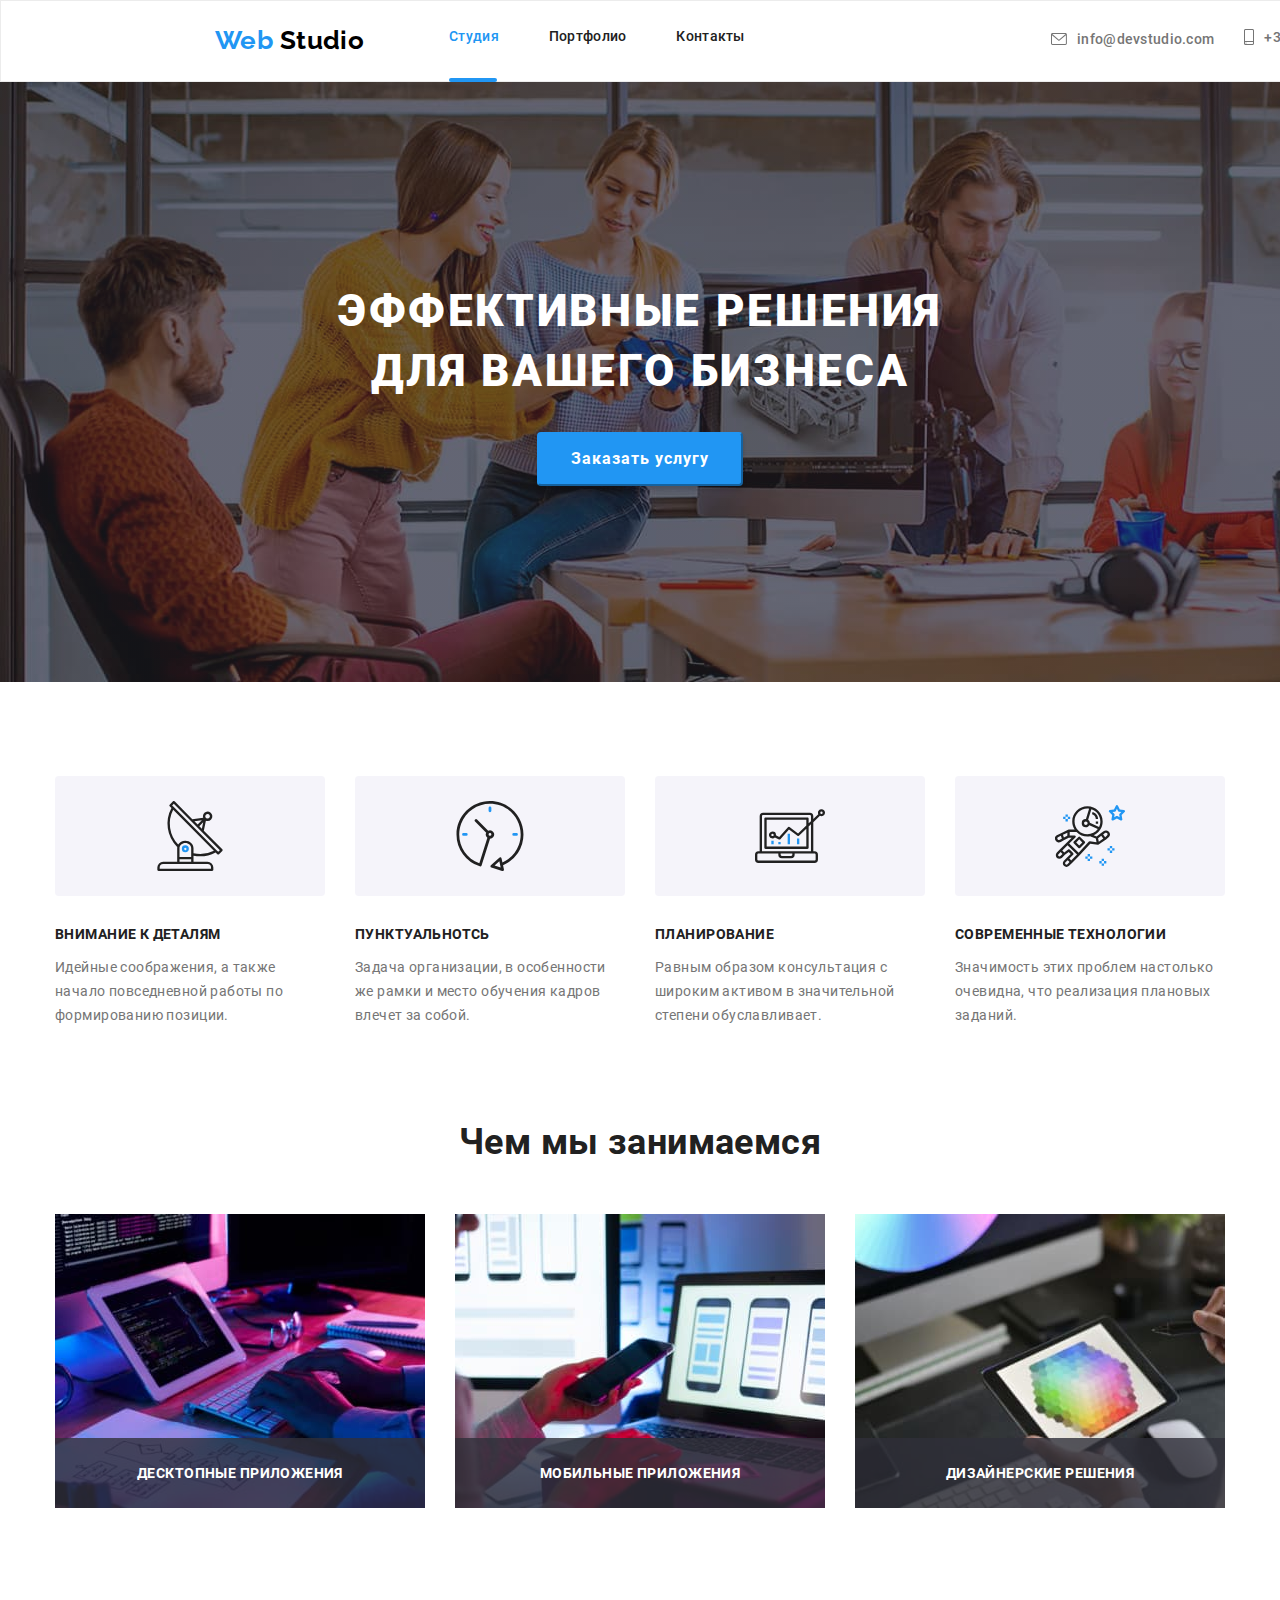
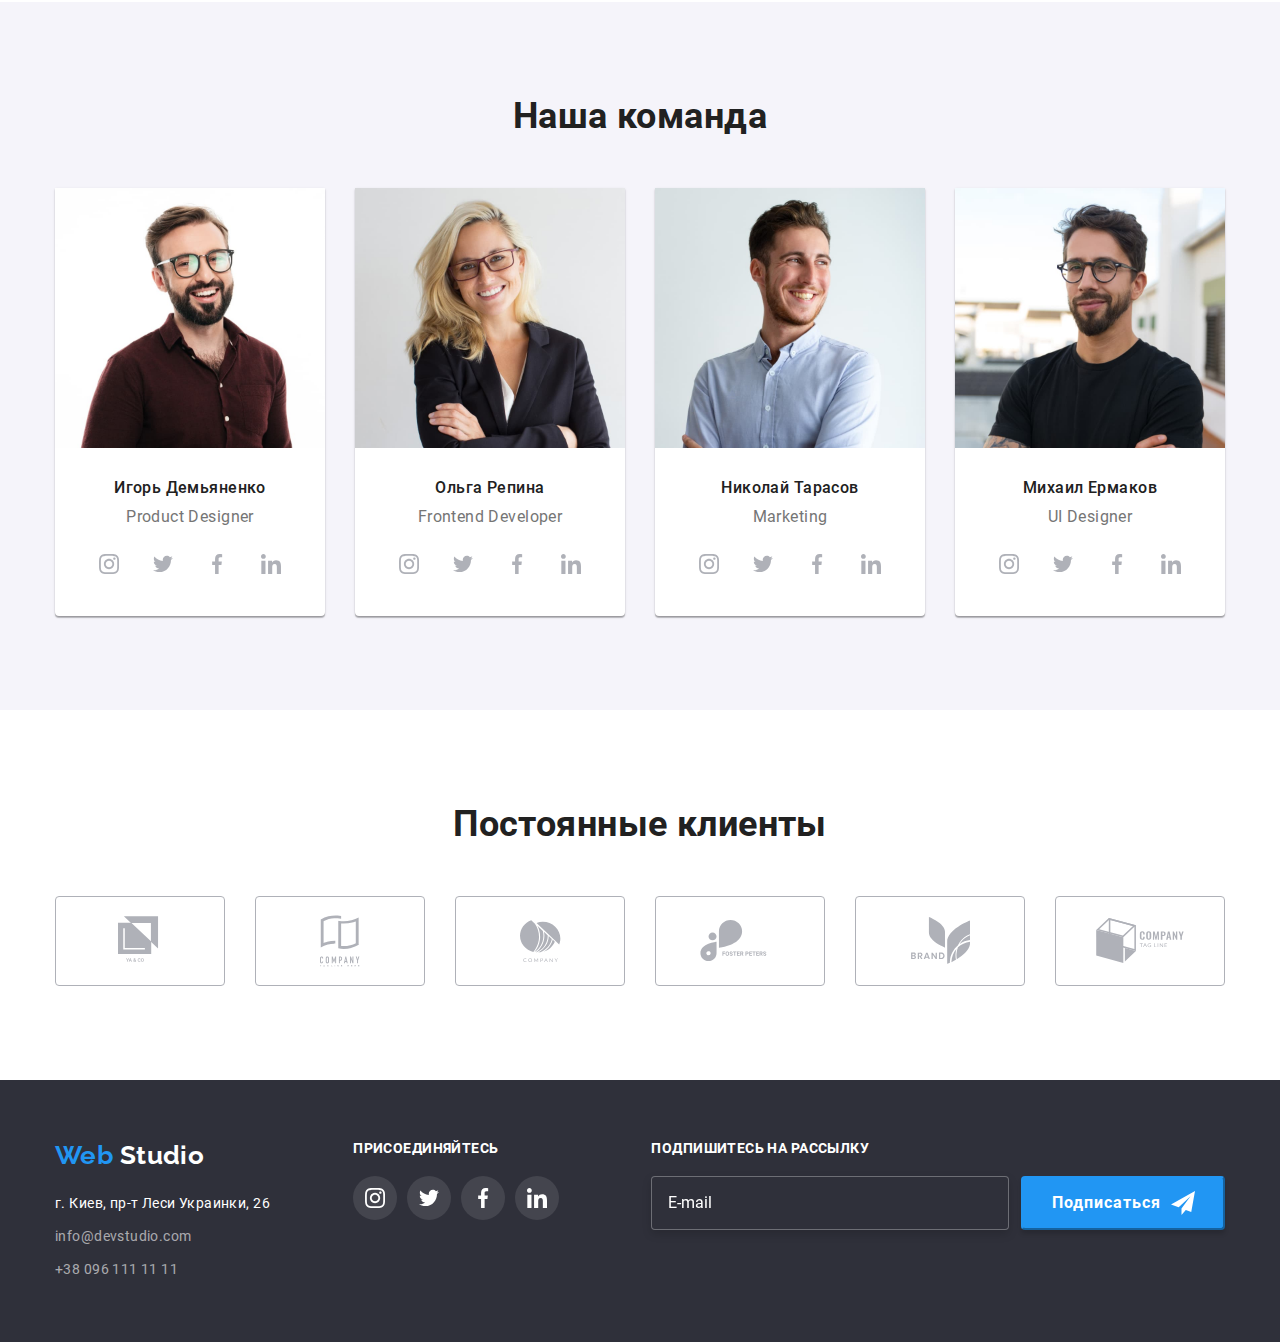
==== index.html @ d70c3389 "Переносит файлы и папки из hw-07" ====
<!DOCTYPE html>
<html lang="ru">
  <head>
    <meta charset="UTF-8" />
    <meta name="viewport" content="width=device-width, initial-scale=1.0" />
    <title lang="en">Web Studio</title>
    <!-- <link
      href="https://fonts.googleapis.com/css2?family=Roboto:wght@400;500;700;900&display=swap"
      rel="stylesheet"
    />
    <link rel="stylesheet" href="./css/normalize.css" /> -->
    <link rel="stylesheet" href="./css/main.min.css" />
  </head>
  <body>
    <!--Шапка страницы-->
    <header class="page-header">
      <div class="container">
        <nav class="navigation flexbox">
          <div class="nav-container flexbox">
            <a href="./index.html" class="logo link"><span>Web</span> Studio</a>
            <ul class="navigation-list list flexbox">
              <li class="navigation-item">
                <a href="./index.html" class="navigation-link link studio"
                  >Студия</a
                >
              </li>
              <li class="navigation-item">
                <a href="./portfolio.html" class="navigation-link link"
                  >Портфолио</a
                >
              </li>
              <li class="navigation-item">
                <a href="" class="navigation-link link">Контакты</a>
              </li>
            </ul>
          </div>
          <ul class="contacts-list list flexbox">
            <li class="contacts-item">
              <a
                href="mailto:info@devstudio.com"
                class="navigation-link navigation-contacts link"
              >
                <svg class="icon-contacts" width="16" height="12">
                  <use href="./images/sprite.svg#icon-envelope"></use>
                </svg>

                info@devstudio.com
              </a>
            </li>
            <li class="contacts-item">
              <a
                href="tel:+380961111111"
                class="navigation-link navigation-contacts link"
              >
                <svg class="icon-contacts" width="10px" height="16px">
                  <use href="./images/sprite.svg#icon-smartphone"></use>
                </svg>

                +38 096 111 11 11</a
              >
            </li>
          </ul>
        </nav>
      </div>
    </header>
    <main>
      <!--Герой-->
      <section class="hero overlay">
        <div class="hero-box">
          <h1 class="hero-title">Эффективные решения для вашего бизнеса</h1>
          <button type="button" class="btn" data-modal-open>
            Заказать услугу
          </button>
        </div>
      </section>

      <section class="modal-window">
        <div class="backdrop is-hidden" data-modal>
          <form class="form modal-form" autocomplete="off">
            <button type="button" class="modal-close-btn" data-modal-close>
              <svg class="modal-close-img" width="11" height="11">
                <use href="./images/sprite.svg#modal-close-btn"></use>
              </svg>
            </button>
            <h2 class="form-title">Оставьте свои данные, мы вам перезвоним</h2>
            <div class="form-field">
              <label for="user-name" class="form-label">Имя</label>
              <div class="input-box">
                <input
                  type="text"
                  class="form-input"
                  name="user-name"
                  id="user-name"
                />
                <svg class="icon-form" width="18px" height="18px">
                  <use href="./images/sprite.svg#icon-form-name"></use>
                </svg>
              </div>
            </div>
            <div class="form-field">
              <label for="user-tel" class="form-label">Телефон</label>
              <div class="input-box">
                <input
                  type="tel"
                  class="form-input"
                  name="user-tel"
                  id="user-tel"
                />

                <svg class="icon-form" width="18px" height="18px">
                  <use href="./images/sprite.svg#icon-form-tel"></use>
                </svg>
              </div>
            </div>
            <div class="form-field">
              <label for="user-email" class="form-label">Почта</label>
              <div class="input-box">
                <input
                  type="email"
                  class="form-input"
                  name="user-email"
                  id="user-email"
                />

                <svg class="icon-form" width="18px" height="18px">
                  <use href="./images/sprite.svg#icon-form-mail"></use>
                </svg>
              </div>
            </div>
            <div class="form-field textarea">
              <label for="user-comment" class="form-label">Комментарий</label>
              <textarea
                name="user-comment"
                id="user-comment"
                class="form-textarea"
                rows="6"
                placeholder="Введите текст"
              ></textarea>
            </div>
            <div class="form-field form-field-checkbox">
              <label class="checkbox-label">
                <input
                  type="checkbox"
                  class="form-checkbox visually-hidden"
                  name="modal-checkbox"
                />
                <span class="icon-checkbox"></span>
                <span class="agreement-conditions"
                  >Соглашаюсь с рассылкой и принимаю
                  <a href="" class="agreement-conditions-link"
                    >Условия договора</a
                  ></span
                >
              </label>
            </div>

            <button type="submit" class="submit-btn btn">Отправить</button>
          </form>
        </div>
      </section>

      <!--Особенности-->
      <section class="features section">
        <div class="container">
          <h2 hidden class="section-title">Особенности</h2>
          <ul class="features-list list flexbox">
            <li class="features-item icon-antenna">
              <h3 class="features-title">Внимание к деталям</h3>
              <p class="features-info">
                Идейные соображения, а также начало повседневной работы по
                формированию позиции.
              </p>
            </li>
            <li class="features-item icon-clock">
              <h3 class="features-title">Пунктуальнотсь</h3>
              <p class="features-info">
                Задача организации, в особенности же рамки и место обучения
                кадров влечет за собой.
              </p>
            </li>
            <li class="features-item icon-diagram">
              <h3 class="features-title">Планирование</h3>
              <p class="features-info">
                Равным образом консультация с широким активом в значительной
                степени обуславливает.
              </p>
            </li>
            <li class="features-item icon-astronaut">
              <h3 class="features-title">Современные технологии</h3>
              <p class="features-info">
                Значимость этих проблем настолько очевидна, что реализация
                плановых заданий.
              </p>
            </li>
          </ul>
        </div>
      </section>

      <!--Услуги-->
      <section class="services section">
        <div class="container">
          <h2 class="section-title">Чем мы занимаемся</h2>
          <ul class="services-list list flexbox">
            <li class="services-item">
              <div class="services-box box-1">
                <img
                  src="./images/nout-new.jpg"
                  width="370"
                  height="294"
                  alt="Планшет на столе, пальцы на клавиатуре"
                  class="services-img img"
                />
              </div>
            </li>
            <li class="services-item">
              <div class="services-box box-2">
                <img
                  src="./images/smart-new.jpg"
                  width="370"
                  height="294"
                  alt="Смартфон в руке, открытый ноутбук"
                  class="services-img img"
                />
              </div>
            </li>
            <li class="services-item">
              <div class="services-box box-3">
                <img
                  src="./images/desc-new.jpg"
                  width="370"
                  height="294"
                  alt="Планшет в руке"
                  class="services-img img"
                />
              </div>
            </li>
          </ul>
        </div>
      </section>

      <!--Команда-->
      <section class="team section">
        <div class="container">
          <h2 class="section-title">Наша команда</h2>
          <ul class="team-list list flexbox">
            <li class="team-item">
              <img
                src="./images/photo-1-new.jpg"
                width="270"
                height="260"
                alt="Фото члена команды"
                class="team-img img"
              />
              <h3 class="team-name">Игорь Демьяненко</h3>
              <p class="team-position">Product Designer</p>
              <ul class="social-list list flexbox">
                <li class="social-item">
                  <a
                    href="https://www.instagram.com/"
                    target="_blank"
                    rel="noopener noreferrer"
                    aria-label="Ссылка Instagram"
                    class="social-link link"
                    ><svg class="icon-social-link" width="20px" height="20px">
                      <use href="./images/sprite.svg#icon-logo-instagram"></use>
                    </svg>
                  </a>
                </li>
                <li class="social-item">
                  <a
                    href="https://twitter.com/"
                    target="_blank"
                    rel="noopener noreferrer"
                    aria-label="Ссылка Twitter"
                    class="social-link link"
                  >
                    <svg class="icon-social-link" width="20px" height="20px">
                      <use href="./images/sprite.svg#icon-logo-twitter"></use>
                    </svg>
                  </a>
                </li>
                <li class="social-item">
                  <a
                    href="https://facebook.com/"
                    target="_blank"
                    rel="noopener noreferrer"
                    aria-label="Ссылка Facebook"
                    class="social-link link"
                  >
                    <svg class="icon-social-link" width="20px" height="20px">
                      <use href="./images/sprite.svg#icon-logo-facebook"></use>
                    </svg>
                  </a>
                </li>
                <li class="social-item">
                  <a
                    href="https://www.linkedin.com/"
                    target="_blank"
                    rel="noopener noreferrer"
                    aria-label="Ссылка Linkedin"
                    class="social-link link"
                  >
                    <svg class="icon-social-link" width="20px" height="20px">
                      <use href="./images/sprite.svg#icon-logo-linkedin"></use>
                    </svg>
                  </a>
                </li>
              </ul>
            </li>
            <li class="team-item">
              <img
                src="./images/photo-2-new.jpg"
                width="270"
                height="260"
                alt="Фото члена команды"
                class="team-img img"
              />
              <h3 class="team-name">Ольга Репина</h3>
              <p class="team-position">Frontend Developer</p>
              <ul class="social-list list flexbox">
                <li class="social-item">
                  <a
                    href="https://www.instagram.com/"
                    target="_blank"
                    rel="noopener noreferrer"
                    aria-label="Ссылка Instagram"
                    class="social-link link"
                    ><svg class="icon-social-link" width="20px" height="20px">
                      <use href="./images/sprite.svg#icon-logo-instagram"></use>
                    </svg>
                  </a>
                </li>
                <li class="social-item">
                  <a
                    href="https://twitter.com/"
                    target="_blank"
                    rel="noopener noreferrer"
                    aria-label="Ссылка Twitter"
                    class="social-link link"
                  >
                    <svg class="icon-social-link" width="20px" height="20px">
                      <use href="./images/sprite.svg#icon-logo-twitter"></use>
                    </svg>
                  </a>
                </li>
                <li class="social-item">
                  <a
                    href="https://facebook.com/"
                    target="_blank"
                    rel="noopener noreferrer"
                    aria-label="Ссылка Facebook"
                    class="social-link link"
                  >
                    <svg class="icon-social-link" width="20px" height="20px">
                      <use href="./images/sprite.svg#icon-logo-facebook"></use>
                    </svg>
                  </a>
                </li>
                <li class="social-item">
                  <a
                    href="https://www.linkedin.com/"
                    target="_blank"
                    rel="noopener noreferrer"
                    aria-label="Ссылка Linkedin"
                    class="social-link link"
                  >
                    <svg class="icon-social-link" width="20px" height="20px">
                      <use href="./images/sprite.svg#icon-logo-linkedin"></use>
                    </svg>
                  </a>
                </li>
              </ul>
            </li>
            <li class="team-item">
              <img
                src="./images/photo-3-new.jpg"
                width="270"
                height="260"
                alt="Фото члена команды"
                class="team-img img"
              />
              <h3 class="team-name">Николай Тарасов</h3>
              <p class="team-position">Marketing</p>
              <ul class="social-list list flexbox">
                <li class="social-item">
                  <a
                    href="https://www.instagram.com/"
                    target="_blank"
                    rel="noopener noreferrer"
                    aria-label="Ссылка Instagram"
                    class="social-link link"
                    ><svg class="icon-social-link" width="20px" height="20px">
                      <use href="./images/sprite.svg#icon-logo-instagram"></use>
                    </svg>
                  </a>
                </li>
                <li class="social-item">
                  <a
                    href="https://twitter.com/"
                    target="_blank"
                    rel="noopener noreferrer"
                    aria-label="Ссылка Twitter"
                    class="social-link link"
                  >
                    <svg class="icon-social-link" width="20px" height="20px">
                      <use href="./images/sprite.svg#icon-logo-twitter"></use>
                    </svg>
                  </a>
                </li>
                <li class="social-item">
                  <a
                    href="https://facebook.com/"
                    target="_blank"
                    rel="noopener noreferrer"
                    aria-label="Ссылка Facebook"
                    class="social-link link"
                  >
                    <svg class="icon-social-link" width="20px" height="20px">
                      <use href="./images/sprite.svg#icon-logo-facebook"></use>
                    </svg>
                  </a>
                </li>
                <li class="social-item">
                  <a
                    href="https://www.linkedin.com/"
                    target="_blank"
                    rel="noopener noreferrer"
                    aria-label="Ссылка Linkedin"
                    class="social-link link"
                  >
                    <svg class="icon-social-link" width="20px" height="20px">
                      <use href="./images/sprite.svg#icon-logo-linkedin"></use>
                    </svg>
                  </a>
                </li>
              </ul>
            </li>
            <li class="team-item">
              <img
                src="./images/photo-4-new.jpg"
                width="270"
                height="260"
                alt="Фото члена команды"
                class="team-img img"
              />
              <h3 class="team-name">Михаил Ермаков</h3>
              <p class="team-position">UI Designer</p>
              <ul class="social-list list flexbox">
                <li class="social-item">
                  <a
                    href="https://www.instagram.com/"
                    target="_blank"
                    rel="noopener noreferrer"
                    aria-label="Ссылка Instagram"
                    class="social-link link"
                    ><svg class="icon-social-link" width="20px" height="20px">
                      <use href="./images/sprite.svg#icon-logo-instagram"></use>
                    </svg>
                  </a>
                </li>
                <li class="social-item">
                  <a
                    href="https://twitter.com/"
                    target="_blank"
                    rel="noopener noreferrer"
                    aria-label="Ссылка Twitter"
                    class="social-link link"
                  >
                    <svg class="icon-social-link" width="20px" height="20px">
                      <use href="./images/sprite.svg#icon-logo-twitter"></use>
                    </svg>
                  </a>
                </li>
                <li class="social-item">
                  <a
                    href="https://facebook.com/"
                    target="_blank"
                    rel="noopener noreferrer"
                    aria-label="Ссылка Facebook"
                    class="social-link link"
                  >
                    <svg class="icon-social-link" width="20px" height="20px">
                      <use href="./images/sprite.svg#icon-logo-facebook"></use>
                    </svg>
                  </a>
                </li>
                <li class="social-item">
                  <a
                    href="https://www.linkedin.com/"
                    target="_blank"
                    rel="noopener noreferrer"
                    aria-label="Ссылка Linkedin"
                    class="social-link link"
                  >
                    <svg class="icon-social-link" width="20px" height="20px">
                      <use href="./images/sprite.svg#icon-logo-linkedin"></use>
                    </svg>
                  </a>
                </li>
              </ul>
            </li>
          </ul>
        </div>
      </section>

      <!--Клиенты-->
      <section class="clients section">
        <div class="container">
          <h2 class="section-title">Постоянные клиенты</h2>
          <ul class="clients-list list flexbox">
            <li class="clients-item">
              <a
                href=""
                target="_blank"
                rel="noopener noreferrer"
                aria-label="Ссылка на сайт клиента"
                class="clients-link link"
              >
                <svg class="clients-icon" width="44.27px" height="49.23px">
                  <use href="./images/sprite.svg#icon-logo-customer-1"></use>
                </svg>
              </a>
            </li>
            <li class="clients-item">
              <a
                href=""
                target="_blank"
                rel="noopener noreferrer"
                aria-label="Ссылка на сайт клиента"
                class="clients-link link"
              >
                <svg class="clients-icon" width="40px" height="52px">
                  <use href="./images/sprite.svg#icon-logo-customer-2"></use>
                </svg>
              </a>
            </li>
            <li class="clients-item">
              <a
                href=""
                target="_blank"
                rel="noopener noreferrer"
                aria-label="Ссылка на сайт клиента"
                class="clients-link link"
              >
                <svg class="clients-icon" width="41px" height="42.6px">
                  <use href="./images/sprite.svg#icon-logo-customer-3"></use>
                </svg>
              </a>
            </li>
            <li class="clients-item">
              <a
                href=""
                target="_blank"
                rel="noopener noreferrer"
                aria-label="Ссылка на сайт клиента"
                class="clients-link link"
              >
                <svg class="clients-icon" width="79.66px" height="42.02px">
                  <use href="./images/sprite.svg#icon-logo-customer-4"></use>
                </svg>
              </a>
            </li>
            <li class="clients-item">
              <a
                href=""
                target="_blank"
                rel="noopener noreferrer"
                aria-label="Ссылка на сайт клиента"
                class="clients-link link"
              >
                <svg class="clients-icon" width="59px" height="47px">
                  <use href="./images/sprite.svg#icon-logo-customer-5"></use>
                </svg>
              </a>
            </li>
            <li class="clients-item">
              <a
                href=""
                target="_blank"
                rel="noopener noreferrer"
                aria-label="Ссылка на сайт клиента"
                class="clients-link link"
              >
                <svg class="clients-icon" width="88.48px" height="45.44px">
                  <use href="./images/sprite.svg#icon-logo-customer-6"></use>
                </svg>
              </a>
            </li>
          </ul>
        </div>
      </section>
    </main>

    <!--Подвал страницы-->
    <footer class="page-footer">
      <div class="container flexbox">
        <div class="footer-container footer-address">
          <a href="./index.html" class="logo link logo-footer"
            ><span>Web</span> Studio</a
          >
          <address class="company-address">
            <!--<p class="local-address">г. Киев, пр-т Леси Украинки, 26</p>-->
            <a
              href="https://goo.gl/maps/EpCByRqpzJr25Uw86"
              class="local-address link"
              >г. Киев, пр-т Леси Украинки, 26</a
            >
            <a href="mailto:info@devstudio.com" class="address-link link"
              >info@devstudio.com</a
            >
            <a href="tel:+380961111111" class="address-link link"
              >+38 096 111 11 11</a
            >
          </address>
        </div>
        <div class="footer-container footer-links">
          <b class="appeal">Присоединяйтесь</b>
          <ul class="join-list list flexbox">
            <li class="join-item">
              <a
                href="https://www.instagram.com/"
                target="_blank"
                rel="noopener noreferrer"
                aria-label="Ссылка Instagram"
                class="join-link link"
              >
                <svg class="icon-join-link" width="20px" height="20px">
                  <use href="./images/sprite.svg#icon-logo-instagram"></use>
                </svg>
              </a>
            </li>
            <li class="join-item">
              <a
                href="https://twitter.com/"
                target="_blank"
                rel="noopener noreferrer"
                aria-label="Ссылка Twitter"
                class="join-link link"
              >
                <svg class="icon-join-link" width="20px" height="20px">
                  <use href="./images/sprite.svg#icon-logo-twitter"></use>
                </svg>
              </a>
            </li>
            <li class="join-item">
              <a
                href="https://facebook.com/"
                target="_blank"
                rel="noopener noreferrer"
                aria-label="Ссылка Facebook"
                class="join-link link"
              >
                <svg class="icon-join-link" width="20px" height="20px">
                  <use href="./images/sprite.svg#icon-logo-facebook"></use>
                </svg>
              </a>
            </li>
            <li class="join-item">
              <a
                href="https://www.linkedin.com/"
                target="_blank"
                rel="noopener noreferrer"
                aria-label="Ссылка Linkedin"
                class="join-link link"
              >
                <svg class="icon-join-link" width="20px" height="20px">
                  <use href="./images/sprite.svg#icon-logo-linkedin"></use>
                </svg>
              </a>
            </li>
          </ul>
        </div>
        <div class="footer-container footer-mailing">
          <form class="form-footer">
            <b class="appeal">Подпишитесь на рассылку</b>
            <label class="form-footer-label flexbox">
              <input
                type="email"
                class="form-footer-input"
                name="form-footer-mail"
                placeholder="E-mail"
              />
              <button type="button" class="btn btn-subscribe">
                Подписаться
              </button>
            </label>
          </form>
        </div>
      </div>
    </footer>
    <script src="./js/modal.js"></script>
  </body>
</html>
---- css/main.min.css ----
@font-face{font-family:"Roboto";font-style:normal;font-weight:400;src:local("Roboto"),local("Roboto-Regular"),url("../fonts/roboto/roboto-v20-latin-cyrillic-400.woff2") format("woff2"),url("../fonts/roboto/roboto-v20-latin-cyrillic-400.woff") format("woff")}@font-face{font-family:"Roboto";font-style:normal;font-weight:500;src:local("Roboto Medium"),local("Roboto-Medium"),url("../fonts/roboto/roboto-v20-latin-cyrillic-500.woff2") format("woff2"),url("../fonts/roboto/roboto-v20-latin-cyrillic-500.woff") format("woff")}@font-face{font-family:"Roboto";font-style:normal;font-weight:700;src:local("Roboto Bold"),local("Roboto-Bold"),url("../fonts/roboto/roboto-v20-latin-cyrillic-700.woff2") format("woff2"),url("../fonts/roboto/roboto-v20-latin-cyrillic-700.woff") format("woff")}@font-face{font-family:"Roboto";font-style:normal;font-weight:900;src:local("Roboto Black"),local("Roboto-Black"),url("../fonts/roboto/roboto-v20-latin-cyrillic-900.woff2") format("woff2"),url("../fonts/roboto/roboto-v20-latin-cyrillic-900.woff") format("woff")}@font-face{font-family:"Raleway";font-style:normal;font-weight:700;src:local("Raleway Bold"),local("Raleway-Bold"),url("../fonts/raleway/raleway-v17-latin-cyrillic-700.woff2") format("woff2"),url("../fonts/raleway/raleway-v17-latin-cyrillic-700.woff") format("woff")}/*! normalize.css v8.0.1 | MIT License | github.com/necolas/normalize.css */html{line-height:1.15;-webkit-text-size-adjust:100%}body{margin:0}main{display:block}h1{font-size:2em;margin:0.67em 0}hr{-webkit-box-sizing:content-box;box-sizing:content-box;height:0;overflow:visible}pre{font-family:monospace, monospace;font-size:1em}a{background-color:transparent}abbr[title]{border-bottom:none;text-decoration:underline;-webkit-text-decoration:underline dotted;text-decoration:underline dotted}b,strong{font-weight:bolder}code,kbd,samp{font-family:monospace, monospace;font-size:1em}small{font-size:80%}sub,sup{font-size:75%;line-height:0;position:relative;vertical-align:baseline}sub{bottom:-0.25em}sup{top:-0.5em}img{border-style:none}button,input,optgroup,select,textarea{font-family:inherit;font-size:100%;line-height:1.15;margin:0}button,input{overflow:visible}button,select{text-transform:none}button,[type="button"],[type="reset"],[type="submit"]{-webkit-appearance:button}button::-moz-focus-inner,[type="button"]::-moz-focus-inner,[type="reset"]::-moz-focus-inner,[type="submit"]::-moz-focus-inner{border-style:none;padding:0}button:-moz-focusring,[type="button"]:-moz-focusring,[type="reset"]:-moz-focusring,[type="submit"]:-moz-focusring{outline:1px dotted ButtonText}fieldset{padding:0.35em 0.75em 0.625em}legend{-webkit-box-sizing:border-box;box-sizing:border-box;color:inherit;display:table;max-width:100%;padding:0;white-space:normal}progress{vertical-align:baseline}textarea{overflow:auto}[type="checkbox"],[type="radio"]{-webkit-box-sizing:border-box;box-sizing:border-box;padding:0}[type="number"]::-webkit-inner-spin-button,[type="number"]::-webkit-outer-spin-button{height:auto}[type="search"]{-webkit-appearance:textfield;outline-offset:-2px}[type="search"]::-webkit-search-decoration{-webkit-appearance:none}::-webkit-file-upload-button{-webkit-appearance:button;font:inherit}details{display:block}summary{display:list-item}template{display:none}[hidden]{display:none}.social-link,.join-link{display:-webkit-inline-box;display:-ms-inline-flexbox;display:inline-flex;-webkit-box-pack:center;-ms-flex-pack:center;justify-content:center;-webkit-box-align:center;-ms-flex-align:center;align-items:center;width:44px;height:44px;border-radius:50%;cursor:pointer;-webkit-transition:background-color;transition:background-color}.services-box::after,.appeal{font-weight:700;font-size:14px;line-height:1.142;text-transform:uppercase;color:#fff}.visually-hidden{position:absolute;width:1px;height:1px;margin:-1px;border:0;padding:0;clip:rect(0 0 0 0);overflow:hidden}*{-webkit-box-sizing:border-box;box-sizing:border-box}body{font-family:"Roboto",sans-serif;font-weight:400;font-size:14px;line-height:1.714;letter-spacing:0.03em;color:#757575}.container{width:1200px;padding-left:15px;padding-right:15px;margin-left:auto;margin-right:auto}.flexbox{display:-webkit-box;display:-ms-flexbox;display:flex}.section{padding:94px 0}.section-title{font-weight:700;font-size:36px;line-height:1.166;text-align:center;color:#212121;margin-top:0;margin-bottom:50px}.list{padding:0;margin:0;list-style:none}.img{display:block}.link{text-decoration:none}.logo{font-family:"Raleway",sans-serif;font-weight:700;font-size:26px;line-height:1.192;color:#000;margin-right:85px}.logo>span{color:#2196f3}.logo-footer{color:#fff;margin-right:0}.btn{font-weight:700;font-size:16px;line-height:1.875;display:-webkit-box;display:-ms-flexbox;display:flex;-webkit-box-align:center;-ms-flex-align:center;align-items:center;text-align:center;letter-spacing:0.06em;color:#fff;background:#2196f3;-webkit-box-shadow:0px 4px 4px rgba(0,0,0,0.15);box-shadow:0px 4px 4px rgba(0,0,0,0.15);border-radius:4px;border-color:#2196f3;padding:10px 32px;cursor:pointer}.btn-subscribe{padding:10px 28px 10px 29px}.btn-subscribe::after{content:"";display:block;width:24px;height:24px;margin-left:10px;background-image:url(../images/icon-send.svg);background-repeat:no-repeat;background-position:center}.backdrop{position:fixed;top:0;left:0;width:100%;height:100%;background-color:rgba(0,0,0,0.2);z-index:1;-webkit-transform:scale(1);transform:scale(1);-webkit-transition:-webkit-transform 250ms ease-in-out;transition:-webkit-transform 250ms ease-in-out;transition:transform 250ms ease-in-out;transition:transform 250ms ease-in-out, -webkit-transform 250ms ease-in-out}.backdrop.is-hidden{visibility:hidden;pointer-events:none;-webkit-transform:scale(0);transform:scale(0)}.modal-form{position:absolute;top:50%;left:50%;-webkit-transform:translate(-50%, -50%);transform:translate(-50%, -50%);min-width:528px;min-height:581px;padding:40px 39px 40px 41px;background-color:#fff;-webkit-box-shadow:0px 1px 3px rgba(0,0,0,0.12),0px 1px 1px rgba(0,0,0,0.14),0px 2px 1px rgba(0,0,0,0.2);box-shadow:0px 1px 3px rgba(0,0,0,0.12),0px 1px 1px rgba(0,0,0,0.14),0px 2px 1px rgba(0,0,0,0.2);border-radius:4px}.modal-close-btn{position:absolute;top:8px;right:8px;width:30px;height:30px;background-color:#fff;border-radius:50%;border:1px solid rgba(0,0,0,0.1);cursor:pointer}.modal-close-img{fill:#000;-webkit-transition:fill;transition:fill}.modal-close-btn:hover .modal-close-img,.modal-close-btn:focus .modal-close-img{fill:#2196f3;-webkit-transition:fill 250ms cubic-bezier(0.4, 0, 0.2, 1);transition:fill 250ms cubic-bezier(0.4, 0, 0.2, 1)}.form-title{font-weight:700;font-size:20px;line-height:1.15;text-align:center;color:#212121;margin:0 0 12px}.form-field{margin-bottom:10px}.form-label{font-size:12px;line-height:1.166;letter-spacing:0.01em}.input-box{position:relative}.form-input{display:block;width:100%;padding:12px 12px 12px 42px;border:1px solid rgba(33,33,33,0.2);-webkit-box-sizing:border-box;box-sizing:border-box;border-radius:4px;outline:transparent}.form-input:focus{border-color:#2196f3;-webkit-transition:border-color 250ms cubic-bezier(0.4, 0, 0.2, 1);transition:border-color 250ms cubic-bezier(0.4, 0, 0.2, 1)}.icon-form{position:absolute;top:11px;left:12px;fill:#212121}.form-input:focus+.icon-form{fill:#2196f3;-webkit-transition:fill 250ms cubic-bezier(0.4, 0, 0.2, 1);transition:fill 250ms cubic-bezier(0.4, 0, 0.2, 1)}.form-field.textarea{margin-bottom:20px}.form-textarea{resize:none;width:100%;padding:12px 16px;border:1px solid rgba(33,33,33,0.2);-webkit-box-sizing:border-box;box-sizing:border-box;border-radius:4px;outline:transparent}.form-textarea:focus{border-color:#2196f3;-webkit-transition:border-color 250ms cubic-bezier(0.4, 0, 0.2, 1);transition:border-color 250ms cubic-bezier(0.4, 0, 0.2, 1)}.form-textarea::-webkit-input-placeholder{letter-spacing:0.01em;color:rgba(117,117,117,0.5)}.form-textarea:-ms-input-placeholder{letter-spacing:0.01em;color:rgba(117,117,117,0.5)}.form-textarea::-ms-input-placeholder{letter-spacing:0.01em;color:rgba(117,117,117,0.5)}.form-textarea::placeholder{letter-spacing:0.01em;color:rgba(117,117,117,0.5)}.form-field.form-field-checkbox{margin-bottom:30px}.checkbox-label{display:-webkit-box;display:-ms-flexbox;display:flex;-webkit-box-align:center;-ms-flex-align:center;align-items:center}.icon-checkbox{display:inline-block;width:16px;height:15px;margin-right:8px;border:2px solid #212121;border-radius:4px}.form-checkbox:checked+.icon-checkbox{background-color:#2196f3;border-color:#2196f3;background-image:url(../images/modal-form/icon-form-checked.svg);-webkit-box-sizing:border-box;box-sizing:border-box;background-size:contain;background-repeat:no-repeat;-webkit-transition:border-color,background-color 250ms cubic-bezier(0.4, 0, 0.2, 1);transition:border-color,background-color 250ms cubic-bezier(0.4, 0, 0.2, 1)}.agreement-conditions-link{color:#2196f3}.submit-btn{width:200px;height:50px;margin-left:auto;margin-right:auto;padding:10px 55px 10px 56px}.submit-btn:hover,.submit-btn:focus{background-color:#188ce8;-webkit-transition:background-color 250ms cubic-bezier(0.4, 0, 0.2, 1);transition:background-color 250ms cubic-bezier(0.4, 0, 0.2, 1)}.social-list{-webkit-box-pack:center;-ms-flex-pack:center;justify-content:center}.social-item:not(:last-child),.join-item:not(:last-child){margin-right:10px}.social-link{background-color:#fff}.social-link:hover,.social-link:focus{background-color:#2196f3;-webkit-transition:background-color 250ms cubic-bezier(0.4, 0, 0.2, 1);transition:background-color 250ms cubic-bezier(0.4, 0, 0.2, 1)}.icon-social-link{display:block;fill:#afb1b8;-webkit-transition:fill;transition:fill}.social-link:hover .icon-social-link,.social-link:focus .icon-social-link{fill:#fff;-webkit-transition:fill 250ms cubic-bezier(0.4, 0, 0.2, 1);transition:fill 250ms cubic-bezier(0.4, 0, 0.2, 1)}.join-link{background-color:rgba(255,255,255,0.102)}.join-link:hover,.join-link:focus{background-color:#2196f3;-webkit-transition:background-color 250ms cubic-bezier(0.4, 0, 0.2, 1);transition:background-color 250ms cubic-bezier(0.4, 0, 0.2, 1)}.icon-join-link{display:block;fill:#fff}.page-header{padding:24px 0 25px 0;border:1px solid #ececec;display:-webkit-box;display:-ms-flexbox;display:flex;-webkit-box-pack:justify;-ms-flex-pack:justify;justify-content:space-between;-webkit-box-align:center;-ms-flex-align:center;align-items:center;position:relative;max-width:1600px;min-width:1600px;margin-left:auto;margin-right:auto}.navigation{display:-webkit-box;display:-ms-flexbox;display:flex;-webkit-box-pack:justify;-ms-flex-pack:justify;justify-content:space-between;-webkit-box-align:center;-ms-flex-align:center;align-items:center}.navigation-list{-webkit-box-align:baseline;-ms-flex-align:baseline;align-items:baseline}.navigation-item:not(:last-child){margin-right:50px}.navigation-link{font-weight:500;font-size:14px;line-height:1.142;letter-spacing:0.02em;color:#212121;-webkit-transition:color;transition:color}.navigation-link:hover,.navigation-link-link:focus{color:#2196f3;-webkit-transition:color 250ms cubic-bezier(0.4, 0, 0.2, 1);transition:color 250ms cubic-bezier(0.4, 0, 0.2, 1)}.studio{color:#2196f3}.navigation-item>.studio::after{content:"";position:absolute;width:48px;height:4px;bottom:-1px;left:448px;background-color:#2196f3;border-radius:2px}.portfolio{color:#2196f3}.navigation-item>.portfolio::after{content:"";position:absolute;width:78px;height:4px;bottom:0;left:546px;background-color:#2196f3;border-radius:2px}.contacts-item:not(:last-child){margin-right:30px}.navigation-contacts{display:-webkit-inline-box;display:-ms-inline-flexbox;display:inline-flex;-webkit-box-pack:center;-ms-flex-pack:center;justify-content:center;-webkit-box-align:center;-ms-flex-align:center;align-items:center;color:#757575}.icon-contacts{margin-right:10px;fill:#757575;-webkit-transition:fill;transition:fill}.navigation-contacts:hover .icon-contacts,.navigation-contacts:focus .icon-contacts{fill:#2196f3;-webkit-transition:fill 250ms cubic-bezier(0.4, 0, 0.2, 1);transition:fill 250ms cubic-bezier(0.4, 0, 0.2, 1)}.hero-box{padding:200px 0}.hero-box>.hero-title,.hero-box>.btn{margin-left:auto;margin-right:auto}.hero-title{margin-top:0;margin-bottom:30px;width:696px;font-weight:900;font-size:44px;line-height:1.363;text-align:center;letter-spacing:0.06em;text-transform:uppercase;color:#fff}.overlay{max-width:1600px;height:600px;margin-left:auto;margin-right:auto;background-color:#c4c4c4;background-image:-webkit-gradient(linear, left top, right top, from(rgba(47,48,58,0.4)), to(rgba(47,48,58,0.4))),url(../images/header-img-new.jpg);background-image:linear-gradient(90deg, rgba(47,48,58,0.4) 0%, rgba(47,48,58,0.4) 100%),url(../images/header-img-new.jpg)}.features-item{margin-right:30px}.features-item:nth-child(4n){margin-right:0}.features-item::before{content:"";display:block;width:270px;height:120px;background-color:#f5f4fa;background-repeat:no-repeat;background-position:center;border-radius:4px}.icon-antenna::before{background-image:url(../images/antenna.svg)}.icon-clock::before{background-image:url(../images/clock.svg)}.icon-diagram::before{background-image:url(../images/diagram.svg)}.icon-astronaut::before{background-image:url(../images/astronaut.svg)}.features-title{font-weight:700;font-size:14px;line-height:1.142;text-transform:uppercase;color:#212121;margin-top:30px;margin-bottom:10px}.features-info{margin-bottom:0}.services{padding-top:0}.services .section-title{margin-top:0;margin-bottom:50px}.services-item{margin-right:30px;position:relative}.services-item:nth-child(3n){margin-right:0}.services-box::after{content:"";position:absolute;display:-webkit-inline-box;display:-ms-inline-flexbox;display:inline-flex;-webkit-box-pack:center;-ms-flex-pack:center;justify-content:center;-webkit-box-align:center;-ms-flex-align:center;align-items:center;text-align:center;width:370px;height:70px;bottom:0;left:0;right:0;background-color:rgba(47,48,58,0.8)}.services-box.box-1::after{content:"Десктопные приложения"}.services-box.box-2::after{content:"Мобильные приложения"}.services-box.box-3::after{content:"Дизайнерские решения"}.team{background-color:#f5f4fa}.team-item{width:270px;height:428px;background-color:#fff;margin-right:30px;-webkit-box-shadow:0px 1px 3px rgba(0,0,0,0.12),0px 1px 1px rgba(0,0,0,0.14),0px 2px 1px rgba(0,0,0,0.2);box-shadow:0px 1px 3px rgba(0,0,0,0.12),0px 1px 1px rgba(0,0,0,0.14),0px 2px 1px rgba(0,0,0,0.2);border-radius:0px 0px 4px 4px}.team-item:nth-child(4n){margin-right:0}.team-name,.team-position{font-size:16px;line-height:1.187;text-align:center}.team-name{font-weight:500;color:#212121;margin-top:30px;margin-bottom:10px}.team-position{margin-top:10px;margin-bottom:16px}.clients-list{display:-webkit-box;display:-ms-flexbox;display:flex;-webkit-box-pack:center;-ms-flex-pack:center;justify-content:center;-webkit-box-align:center;-ms-flex-align:center;align-items:center}.clients-item:not(:last-child){margin-right:30px}.clients-link{display:-webkit-inline-box;display:-ms-inline-flexbox;display:inline-flex;-webkit-box-pack:center;-ms-flex-pack:center;justify-content:center;-webkit-box-align:center;-ms-flex-align:center;align-items:center;width:170px;height:90px;border:1px solid #afb1b8;-webkit-box-sizing:border-box;box-sizing:border-box;border-radius:4px;-webkit-transition:border-color;transition:border-color}.clients-link:hover,.clients-link:focus{border-color:#2196f3;-webkit-transition:border-color 250ms cubic-bezier(0.4, 0, 0.2, 1);transition:border-color 250ms cubic-bezier(0.4, 0, 0.2, 1)}.clients-icon{fill:#afb1b8;-webkit-transition:fill;transition:fill}.clients-link:hover .clients-icon,.clients-link:focus .clients-icon{fill:#2196f3;-webkit-transition:fill 250ms cubic-bezier(0.4, 0, 0.2, 1);transition:fill 250ms cubic-bezier(0.4, 0, 0.2, 1)}.page-footer{background-color:#2f303a;padding:60px 0}.footer-address,.footer-links{width:calc((100% - 30px * 2) / 4);margin-right:30px}.footer-mailing{width:calc(100% / 2)}.company-address{font-style:normal}.local-address{display:block;color:#fff;margin-top:20px;margin-bottom:9px}.address-link{color:#ffffff99;display:block;-webkit-transition:color;transition:color}.address-link:not(:last-child){margin-bottom:9px}.address-link:hover,.address-link:focus{color:#2196f3;-webkit-transition:color 250ms cubic-bezier(0.4, 0, 0.2, 1);transition:color 250ms cubic-bezier(0.4, 0, 0.2, 1)}.appeal{display:block;margin-bottom:20px}.form-footer-input{width:358px;padding:15px 16px;margin-right:12px;background-color:#2f303a;color:#fff;font-size:16px;line-height:1.25;border:1px solid rgba(255,255,255,0.3);-webkit-box-sizing:border-box;box-sizing:border-box;-webkit-filter:drop-shadow(0px 4px 4px rgba(0,0,0,0.15));filter:drop-shadow(0px 4px 4px rgba(0,0,0,0.15));border-radius:4px}.form-footer-input::-webkit-input-placeholder{font-size:16px;line-height:1.25;color:var(--footer-input-placeholder);display:inline-block;-webkit-box-align:center;align-items:center}.form-footer-input:-ms-input-placeholder{font-size:16px;line-height:1.25;color:var(--footer-input-placeholder);display:inline-block;-ms-flex-align:center;align-items:center}.form-footer-input::-ms-input-placeholder{font-size:16px;line-height:1.25;color:var(--footer-input-placeholder);display:inline-block;-ms-flex-align:center;align-items:center}.form-footer-input::placeholder{font-size:16px;line-height:1.25;color:var(--footer-input-placeholder);display:inline-block;-webkit-box-align:center;-ms-flex-align:center;align-items:center}
/*# sourceMappingURL=main.min.css.map */
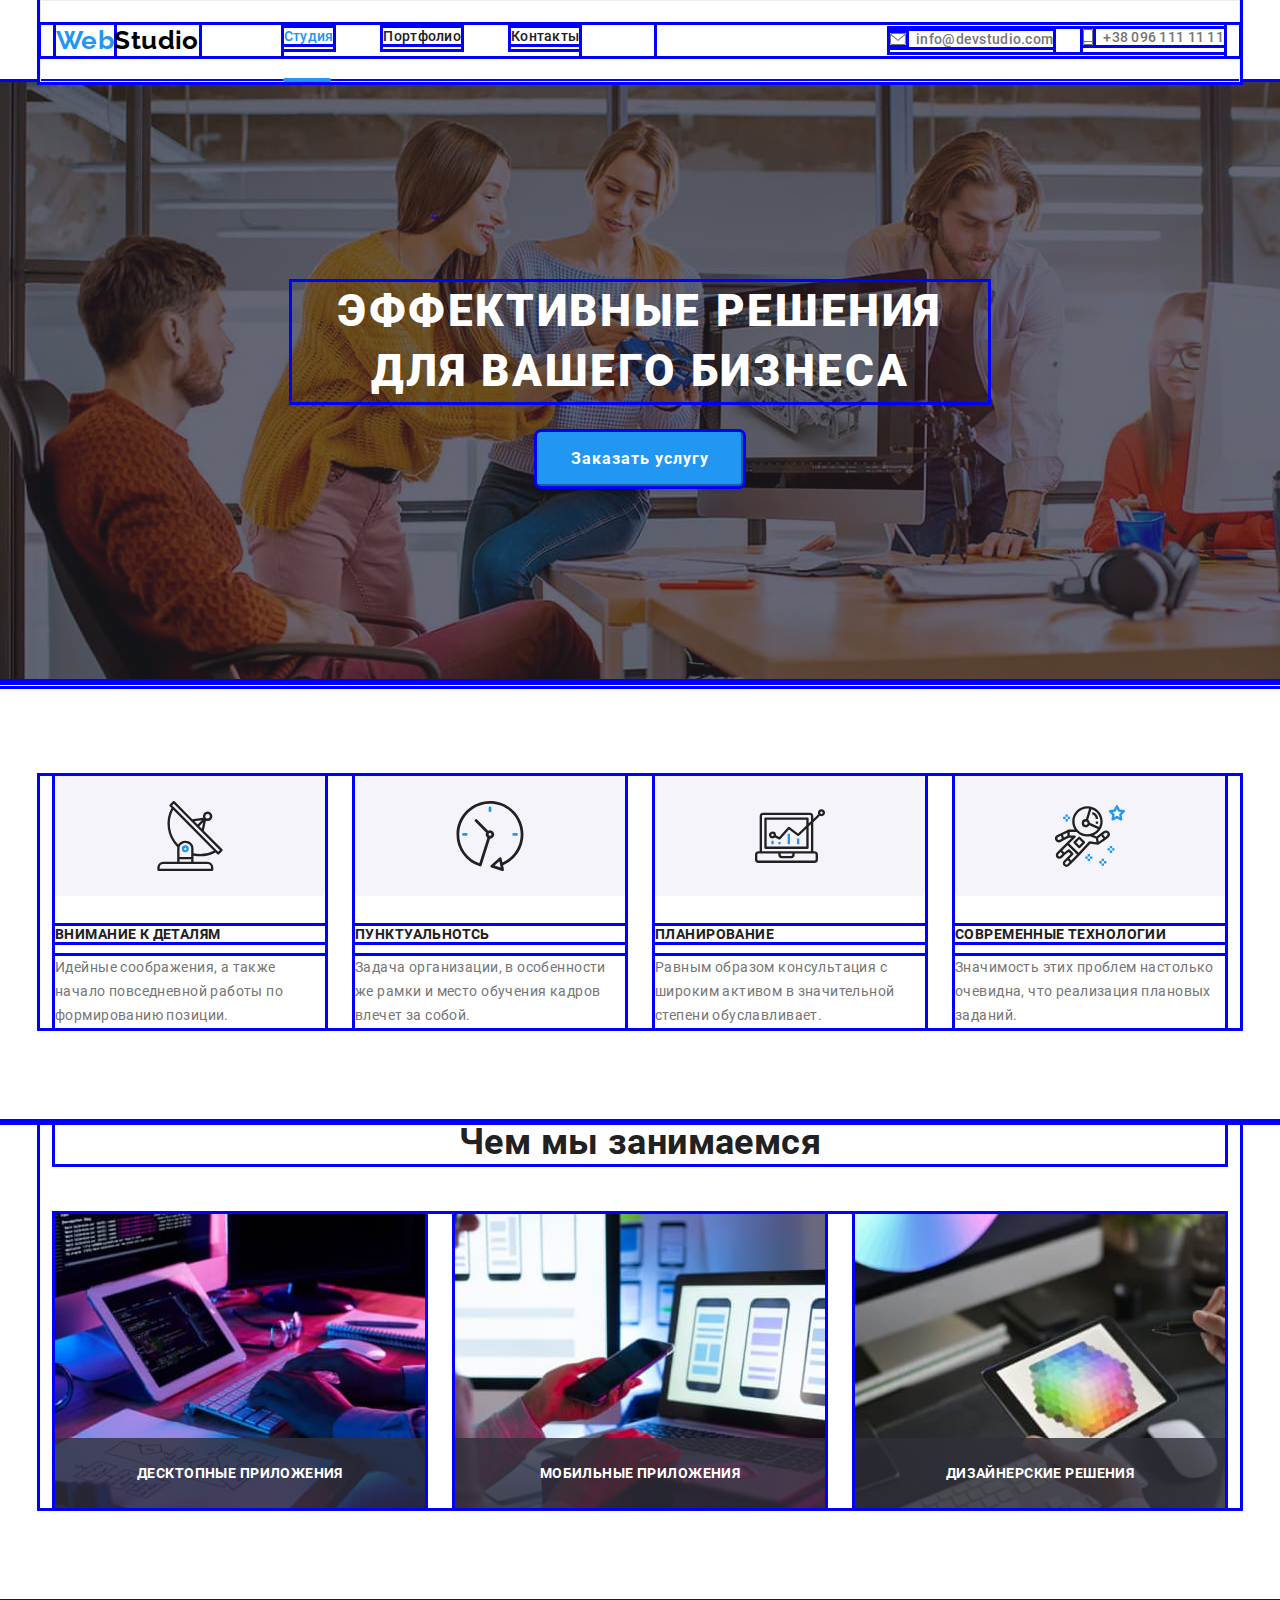
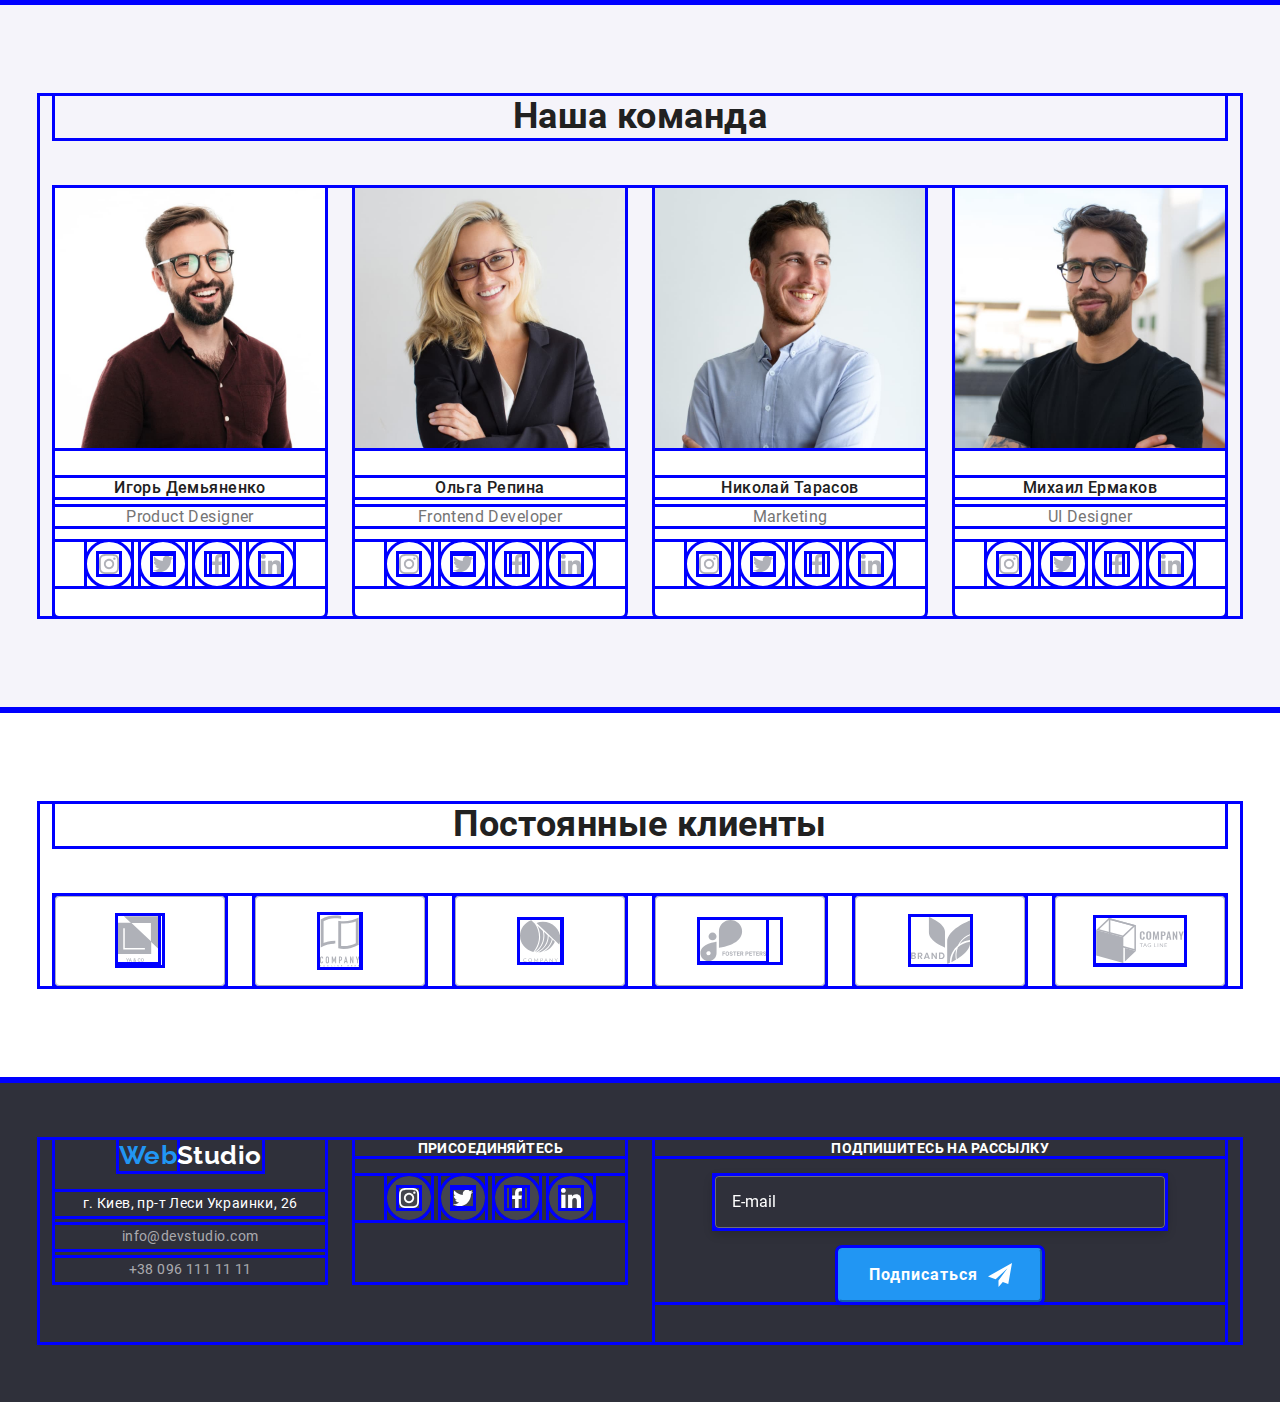
==== commit b7126f57: "Добавляет адаптивную верстку, пока без модального окна и без картинок" ====
--- a/index.html
+++ b/index.html
@@ -593,7 +593,7 @@
 
     <!--Подвал страницы-->
     <footer class="page-footer">
-      <div class="container flexbox">
+      <div class="container footer-flex-container flexbox">
         <div class="footer-container footer-address">
           <a href="./index.html" class="logo link logo-footer"
             ><span>Web</span> Studio</a
--- a/css/main.min.css
+++ b/css/main.min.css
@@ -1,2 +1,2 @@
-@font-face{font-family:"Roboto";font-style:normal;font-weight:400;src:local("Roboto"),local("Roboto-Regular"),url("../fonts/roboto/roboto-v20-latin-cyrillic-400.woff2") format("woff2"),url("../fonts/roboto/roboto-v20-latin-cyrillic-400.woff") format("woff")}@font-face{font-family:"Roboto";font-style:normal;font-weight:500;src:local("Roboto Medium"),local("Roboto-Medium"),url("../fonts/roboto/roboto-v20-latin-cyrillic-500.woff2") format("woff2"),url("../fonts/roboto/roboto-v20-latin-cyrillic-500.woff") format("woff")}@font-face{font-family:"Roboto";font-style:normal;font-weight:700;src:local("Roboto Bold"),local("Roboto-Bold"),url("../fonts/roboto/roboto-v20-latin-cyrillic-700.woff2") format("woff2"),url("../fonts/roboto/roboto-v20-latin-cyrillic-700.woff") format("woff")}@font-face{font-family:"Roboto";font-style:normal;font-weight:900;src:local("Roboto Black"),local("Roboto-Black"),url("../fonts/roboto/roboto-v20-latin-cyrillic-900.woff2") format("woff2"),url("../fonts/roboto/roboto-v20-latin-cyrillic-900.woff") format("woff")}@font-face{font-family:"Raleway";font-style:normal;font-weight:700;src:local("Raleway Bold"),local("Raleway-Bold"),url("../fonts/raleway/raleway-v17-latin-cyrillic-700.woff2") format("woff2"),url("../fonts/raleway/raleway-v17-latin-cyrillic-700.woff") format("woff")}/*! normalize.css v8.0.1 | MIT License | github.com/necolas/normalize.css */html{line-height:1.15;-webkit-text-size-adjust:100%}body{margin:0}main{display:block}h1{font-size:2em;margin:0.67em 0}hr{-webkit-box-sizing:content-box;box-sizing:content-box;height:0;overflow:visible}pre{font-family:monospace, monospace;font-size:1em}a{background-color:transparent}abbr[title]{border-bottom:none;text-decoration:underline;-webkit-text-decoration:underline dotted;text-decoration:underline dotted}b,strong{font-weight:bolder}code,kbd,samp{font-family:monospace, monospace;font-size:1em}small{font-size:80%}sub,sup{font-size:75%;line-height:0;position:relative;vertical-align:baseline}sub{bottom:-0.25em}sup{top:-0.5em}img{border-style:none}button,input,optgroup,select,textarea{font-family:inherit;font-size:100%;line-height:1.15;margin:0}button,input{overflow:visible}button,select{text-transform:none}button,[type="button"],[type="reset"],[type="submit"]{-webkit-appearance:button}button::-moz-focus-inner,[type="button"]::-moz-focus-inner,[type="reset"]::-moz-focus-inner,[type="submit"]::-moz-focus-inner{border-style:none;padding:0}button:-moz-focusring,[type="button"]:-moz-focusring,[type="reset"]:-moz-focusring,[type="submit"]:-moz-focusring{outline:1px dotted ButtonText}fieldset{padding:0.35em 0.75em 0.625em}legend{-webkit-box-sizing:border-box;box-sizing:border-box;color:inherit;display:table;max-width:100%;padding:0;white-space:normal}progress{vertical-align:baseline}textarea{overflow:auto}[type="checkbox"],[type="radio"]{-webkit-box-sizing:border-box;box-sizing:border-box;padding:0}[type="number"]::-webkit-inner-spin-button,[type="number"]::-webkit-outer-spin-button{height:auto}[type="search"]{-webkit-appearance:textfield;outline-offset:-2px}[type="search"]::-webkit-search-decoration{-webkit-appearance:none}::-webkit-file-upload-button{-webkit-appearance:button;font:inherit}details{display:block}summary{display:list-item}template{display:none}[hidden]{display:none}.social-link,.join-link{display:-webkit-inline-box;display:-ms-inline-flexbox;display:inline-flex;-webkit-box-pack:center;-ms-flex-pack:center;justify-content:center;-webkit-box-align:center;-ms-flex-align:center;align-items:center;width:44px;height:44px;border-radius:50%;cursor:pointer;-webkit-transition:background-color;transition:background-color}.services-box::after,.appeal{font-weight:700;font-size:14px;line-height:1.142;text-transform:uppercase;color:#fff}.visually-hidden{position:absolute;width:1px;height:1px;margin:-1px;border:0;padding:0;clip:rect(0 0 0 0);overflow:hidden}*{-webkit-box-sizing:border-box;box-sizing:border-box}body{font-family:"Roboto",sans-serif;font-weight:400;font-size:14px;line-height:1.714;letter-spacing:0.03em;color:#757575}.container{width:1200px;padding-left:15px;padding-right:15px;margin-left:auto;margin-right:auto}.flexbox{display:-webkit-box;display:-ms-flexbox;display:flex}.section{padding:94px 0}.section-title{font-weight:700;font-size:36px;line-height:1.166;text-align:center;color:#212121;margin-top:0;margin-bottom:50px}.list{padding:0;margin:0;list-style:none}.img{display:block}.link{text-decoration:none}.logo{font-family:"Raleway",sans-serif;font-weight:700;font-size:26px;line-height:1.192;color:#000;margin-right:85px}.logo>span{color:#2196f3}.logo-footer{color:#fff;margin-right:0}.btn{font-weight:700;font-size:16px;line-height:1.875;display:-webkit-box;display:-ms-flexbox;display:flex;-webkit-box-align:center;-ms-flex-align:center;align-items:center;text-align:center;letter-spacing:0.06em;color:#fff;background:#2196f3;-webkit-box-shadow:0px 4px 4px rgba(0,0,0,0.15);box-shadow:0px 4px 4px rgba(0,0,0,0.15);border-radius:4px;border-color:#2196f3;padding:10px 32px;cursor:pointer}.btn-subscribe{padding:10px 28px 10px 29px}.btn-subscribe::after{content:"";display:block;width:24px;height:24px;margin-left:10px;background-image:url(../images/icon-send.svg);background-repeat:no-repeat;background-position:center}.backdrop{position:fixed;top:0;left:0;width:100%;height:100%;background-color:rgba(0,0,0,0.2);z-index:1;-webkit-transform:scale(1);transform:scale(1);-webkit-transition:-webkit-transform 250ms ease-in-out;transition:-webkit-transform 250ms ease-in-out;transition:transform 250ms ease-in-out;transition:transform 250ms ease-in-out, -webkit-transform 250ms ease-in-out}.backdrop.is-hidden{visibility:hidden;pointer-events:none;-webkit-transform:scale(0);transform:scale(0)}.modal-form{position:absolute;top:50%;left:50%;-webkit-transform:translate(-50%, -50%);transform:translate(-50%, -50%);min-width:528px;min-height:581px;padding:40px 39px 40px 41px;background-color:#fff;-webkit-box-shadow:0px 1px 3px rgba(0,0,0,0.12),0px 1px 1px rgba(0,0,0,0.14),0px 2px 1px rgba(0,0,0,0.2);box-shadow:0px 1px 3px rgba(0,0,0,0.12),0px 1px 1px rgba(0,0,0,0.14),0px 2px 1px rgba(0,0,0,0.2);border-radius:4px}.modal-close-btn{position:absolute;top:8px;right:8px;width:30px;height:30px;background-color:#fff;border-radius:50%;border:1px solid rgba(0,0,0,0.1);cursor:pointer}.modal-close-img{fill:#000;-webkit-transition:fill;transition:fill}.modal-close-btn:hover .modal-close-img,.modal-close-btn:focus .modal-close-img{fill:#2196f3;-webkit-transition:fill 250ms cubic-bezier(0.4, 0, 0.2, 1);transition:fill 250ms cubic-bezier(0.4, 0, 0.2, 1)}.form-title{font-weight:700;font-size:20px;line-height:1.15;text-align:center;color:#212121;margin:0 0 12px}.form-field{margin-bottom:10px}.form-label{font-size:12px;line-height:1.166;letter-spacing:0.01em}.input-box{position:relative}.form-input{display:block;width:100%;padding:12px 12px 12px 42px;border:1px solid rgba(33,33,33,0.2);-webkit-box-sizing:border-box;box-sizing:border-box;border-radius:4px;outline:transparent}.form-input:focus{border-color:#2196f3;-webkit-transition:border-color 250ms cubic-bezier(0.4, 0, 0.2, 1);transition:border-color 250ms cubic-bezier(0.4, 0, 0.2, 1)}.icon-form{position:absolute;top:11px;left:12px;fill:#212121}.form-input:focus+.icon-form{fill:#2196f3;-webkit-transition:fill 250ms cubic-bezier(0.4, 0, 0.2, 1);transition:fill 250ms cubic-bezier(0.4, 0, 0.2, 1)}.form-field.textarea{margin-bottom:20px}.form-textarea{resize:none;width:100%;padding:12px 16px;border:1px solid rgba(33,33,33,0.2);-webkit-box-sizing:border-box;box-sizing:border-box;border-radius:4px;outline:transparent}.form-textarea:focus{border-color:#2196f3;-webkit-transition:border-color 250ms cubic-bezier(0.4, 0, 0.2, 1);transition:border-color 250ms cubic-bezier(0.4, 0, 0.2, 1)}.form-textarea::-webkit-input-placeholder{letter-spacing:0.01em;color:rgba(117,117,117,0.5)}.form-textarea:-ms-input-placeholder{letter-spacing:0.01em;color:rgba(117,117,117,0.5)}.form-textarea::-ms-input-placeholder{letter-spacing:0.01em;color:rgba(117,117,117,0.5)}.form-textarea::placeholder{letter-spacing:0.01em;color:rgba(117,117,117,0.5)}.form-field.form-field-checkbox{margin-bottom:30px}.checkbox-label{display:-webkit-box;display:-ms-flexbox;display:flex;-webkit-box-align:center;-ms-flex-align:center;align-items:center}.icon-checkbox{display:inline-block;width:16px;height:15px;margin-right:8px;border:2px solid #212121;border-radius:4px}.form-checkbox:checked+.icon-checkbox{background-color:#2196f3;border-color:#2196f3;background-image:url(../images/modal-form/icon-form-checked.svg);-webkit-box-sizing:border-box;box-sizing:border-box;background-size:contain;background-repeat:no-repeat;-webkit-transition:border-color,background-color 250ms cubic-bezier(0.4, 0, 0.2, 1);transition:border-color,background-color 250ms cubic-bezier(0.4, 0, 0.2, 1)}.agreement-conditions-link{color:#2196f3}.submit-btn{width:200px;height:50px;margin-left:auto;margin-right:auto;padding:10px 55px 10px 56px}.submit-btn:hover,.submit-btn:focus{background-color:#188ce8;-webkit-transition:background-color 250ms cubic-bezier(0.4, 0, 0.2, 1);transition:background-color 250ms cubic-bezier(0.4, 0, 0.2, 1)}.social-list{-webkit-box-pack:center;-ms-flex-pack:center;justify-content:center}.social-item:not(:last-child),.join-item:not(:last-child){margin-right:10px}.social-link{background-color:#fff}.social-link:hover,.social-link:focus{background-color:#2196f3;-webkit-transition:background-color 250ms cubic-bezier(0.4, 0, 0.2, 1);transition:background-color 250ms cubic-bezier(0.4, 0, 0.2, 1)}.icon-social-link{display:block;fill:#afb1b8;-webkit-transition:fill;transition:fill}.social-link:hover .icon-social-link,.social-link:focus .icon-social-link{fill:#fff;-webkit-transition:fill 250ms cubic-bezier(0.4, 0, 0.2, 1);transition:fill 250ms cubic-bezier(0.4, 0, 0.2, 1)}.join-link{background-color:rgba(255,255,255,0.102)}.join-link:hover,.join-link:focus{background-color:#2196f3;-webkit-transition:background-color 250ms cubic-bezier(0.4, 0, 0.2, 1);transition:background-color 250ms cubic-bezier(0.4, 0, 0.2, 1)}.icon-join-link{display:block;fill:#fff}.page-header{padding:24px 0 25px 0;border:1px solid #ececec;display:-webkit-box;display:-ms-flexbox;display:flex;-webkit-box-pack:justify;-ms-flex-pack:justify;justify-content:space-between;-webkit-box-align:center;-ms-flex-align:center;align-items:center;position:relative;max-width:1600px;min-width:1600px;margin-left:auto;margin-right:auto}.navigation{display:-webkit-box;display:-ms-flexbox;display:flex;-webkit-box-pack:justify;-ms-flex-pack:justify;justify-content:space-between;-webkit-box-align:center;-ms-flex-align:center;align-items:center}.navigation-list{-webkit-box-align:baseline;-ms-flex-align:baseline;align-items:baseline}.navigation-item:not(:last-child){margin-right:50px}.navigation-link{font-weight:500;font-size:14px;line-height:1.142;letter-spacing:0.02em;color:#212121;-webkit-transition:color;transition:color}.navigation-link:hover,.navigation-link-link:focus{color:#2196f3;-webkit-transition:color 250ms cubic-bezier(0.4, 0, 0.2, 1);transition:color 250ms cubic-bezier(0.4, 0, 0.2, 1)}.studio{color:#2196f3}.navigation-item>.studio::after{content:"";position:absolute;width:48px;height:4px;bottom:-1px;left:448px;background-color:#2196f3;border-radius:2px}.portfolio{color:#2196f3}.navigation-item>.portfolio::after{content:"";position:absolute;width:78px;height:4px;bottom:0;left:546px;background-color:#2196f3;border-radius:2px}.contacts-item:not(:last-child){margin-right:30px}.navigation-contacts{display:-webkit-inline-box;display:-ms-inline-flexbox;display:inline-flex;-webkit-box-pack:center;-ms-flex-pack:center;justify-content:center;-webkit-box-align:center;-ms-flex-align:center;align-items:center;color:#757575}.icon-contacts{margin-right:10px;fill:#757575;-webkit-transition:fill;transition:fill}.navigation-contacts:hover .icon-contacts,.navigation-contacts:focus .icon-contacts{fill:#2196f3;-webkit-transition:fill 250ms cubic-bezier(0.4, 0, 0.2, 1);transition:fill 250ms cubic-bezier(0.4, 0, 0.2, 1)}.hero-box{padding:200px 0}.hero-box>.hero-title,.hero-box>.btn{margin-left:auto;margin-right:auto}.hero-title{margin-top:0;margin-bottom:30px;width:696px;font-weight:900;font-size:44px;line-height:1.363;text-align:center;letter-spacing:0.06em;text-transform:uppercase;color:#fff}.overlay{max-width:1600px;height:600px;margin-left:auto;margin-right:auto;background-color:#c4c4c4;background-image:-webkit-gradient(linear, left top, right top, from(rgba(47,48,58,0.4)), to(rgba(47,48,58,0.4))),url(../images/header-img-new.jpg);background-image:linear-gradient(90deg, rgba(47,48,58,0.4) 0%, rgba(47,48,58,0.4) 100%),url(../images/header-img-new.jpg)}.features-item{margin-right:30px}.features-item:nth-child(4n){margin-right:0}.features-item::before{content:"";display:block;width:270px;height:120px;background-color:#f5f4fa;background-repeat:no-repeat;background-position:center;border-radius:4px}.icon-antenna::before{background-image:url(../images/antenna.svg)}.icon-clock::before{background-image:url(../images/clock.svg)}.icon-diagram::before{background-image:url(../images/diagram.svg)}.icon-astronaut::before{background-image:url(../images/astronaut.svg)}.features-title{font-weight:700;font-size:14px;line-height:1.142;text-transform:uppercase;color:#212121;margin-top:30px;margin-bottom:10px}.features-info{margin-bottom:0}.services{padding-top:0}.services .section-title{margin-top:0;margin-bottom:50px}.services-item{margin-right:30px;position:relative}.services-item:nth-child(3n){margin-right:0}.services-box::after{content:"";position:absolute;display:-webkit-inline-box;display:-ms-inline-flexbox;display:inline-flex;-webkit-box-pack:center;-ms-flex-pack:center;justify-content:center;-webkit-box-align:center;-ms-flex-align:center;align-items:center;text-align:center;width:370px;height:70px;bottom:0;left:0;right:0;background-color:rgba(47,48,58,0.8)}.services-box.box-1::after{content:"Десктопные приложения"}.services-box.box-2::after{content:"Мобильные приложения"}.services-box.box-3::after{content:"Дизайнерские решения"}.team{background-color:#f5f4fa}.team-item{width:270px;height:428px;background-color:#fff;margin-right:30px;-webkit-box-shadow:0px 1px 3px rgba(0,0,0,0.12),0px 1px 1px rgba(0,0,0,0.14),0px 2px 1px rgba(0,0,0,0.2);box-shadow:0px 1px 3px rgba(0,0,0,0.12),0px 1px 1px rgba(0,0,0,0.14),0px 2px 1px rgba(0,0,0,0.2);border-radius:0px 0px 4px 4px}.team-item:nth-child(4n){margin-right:0}.team-name,.team-position{font-size:16px;line-height:1.187;text-align:center}.team-name{font-weight:500;color:#212121;margin-top:30px;margin-bottom:10px}.team-position{margin-top:10px;margin-bottom:16px}.clients-list{display:-webkit-box;display:-ms-flexbox;display:flex;-webkit-box-pack:center;-ms-flex-pack:center;justify-content:center;-webkit-box-align:center;-ms-flex-align:center;align-items:center}.clients-item:not(:last-child){margin-right:30px}.clients-link{display:-webkit-inline-box;display:-ms-inline-flexbox;display:inline-flex;-webkit-box-pack:center;-ms-flex-pack:center;justify-content:center;-webkit-box-align:center;-ms-flex-align:center;align-items:center;width:170px;height:90px;border:1px solid #afb1b8;-webkit-box-sizing:border-box;box-sizing:border-box;border-radius:4px;-webkit-transition:border-color;transition:border-color}.clients-link:hover,.clients-link:focus{border-color:#2196f3;-webkit-transition:border-color 250ms cubic-bezier(0.4, 0, 0.2, 1);transition:border-color 250ms cubic-bezier(0.4, 0, 0.2, 1)}.clients-icon{fill:#afb1b8;-webkit-transition:fill;transition:fill}.clients-link:hover .clients-icon,.clients-link:focus .clients-icon{fill:#2196f3;-webkit-transition:fill 250ms cubic-bezier(0.4, 0, 0.2, 1);transition:fill 250ms cubic-bezier(0.4, 0, 0.2, 1)}.page-footer{background-color:#2f303a;padding:60px 0}.footer-address,.footer-links{width:calc((100% - 30px * 2) / 4);margin-right:30px}.footer-mailing{width:calc(100% / 2)}.company-address{font-style:normal}.local-address{display:block;color:#fff;margin-top:20px;margin-bottom:9px}.address-link{color:#ffffff99;display:block;-webkit-transition:color;transition:color}.address-link:not(:last-child){margin-bottom:9px}.address-link:hover,.address-link:focus{color:#2196f3;-webkit-transition:color 250ms cubic-bezier(0.4, 0, 0.2, 1);transition:color 250ms cubic-bezier(0.4, 0, 0.2, 1)}.appeal{display:block;margin-bottom:20px}.form-footer-input{width:358px;padding:15px 16px;margin-right:12px;background-color:#2f303a;color:#fff;font-size:16px;line-height:1.25;border:1px solid rgba(255,255,255,0.3);-webkit-box-sizing:border-box;box-sizing:border-box;-webkit-filter:drop-shadow(0px 4px 4px rgba(0,0,0,0.15));filter:drop-shadow(0px 4px 4px rgba(0,0,0,0.15));border-radius:4px}.form-footer-input::-webkit-input-placeholder{font-size:16px;line-height:1.25;color:var(--footer-input-placeholder);display:inline-block;-webkit-box-align:center;align-items:center}.form-footer-input:-ms-input-placeholder{font-size:16px;line-height:1.25;color:var(--footer-input-placeholder);display:inline-block;-ms-flex-align:center;align-items:center}.form-footer-input::-ms-input-placeholder{font-size:16px;line-height:1.25;color:var(--footer-input-placeholder);display:inline-block;-ms-flex-align:center;align-items:center}.form-footer-input::placeholder{font-size:16px;line-height:1.25;color:var(--footer-input-placeholder);display:inline-block;-webkit-box-align:center;-ms-flex-align:center;align-items:center}
+@font-face{font-family:"Roboto";font-style:normal;font-weight:400;src:local("Roboto"),local("Roboto-Regular"),url("../fonts/roboto/roboto-v20-latin-cyrillic-400.woff2") format("woff2"),url("../fonts/roboto/roboto-v20-latin-cyrillic-400.woff") format("woff")}@font-face{font-family:"Roboto";font-style:normal;font-weight:500;src:local("Roboto Medium"),local("Roboto-Medium"),url("../fonts/roboto/roboto-v20-latin-cyrillic-500.woff2") format("woff2"),url("../fonts/roboto/roboto-v20-latin-cyrillic-500.woff") format("woff")}@font-face{font-family:"Roboto";font-style:normal;font-weight:700;src:local("Roboto Bold"),local("Roboto-Bold"),url("../fonts/roboto/roboto-v20-latin-cyrillic-700.woff2") format("woff2"),url("../fonts/roboto/roboto-v20-latin-cyrillic-700.woff") format("woff")}@font-face{font-family:"Roboto";font-style:normal;font-weight:900;src:local("Roboto Black"),local("Roboto-Black"),url("../fonts/roboto/roboto-v20-latin-cyrillic-900.woff2") format("woff2"),url("../fonts/roboto/roboto-v20-latin-cyrillic-900.woff") format("woff")}@font-face{font-family:"Raleway";font-style:normal;font-weight:700;src:local("Raleway Bold"),local("Raleway-Bold"),url("../fonts/raleway/raleway-v17-latin-cyrillic-700.woff2") format("woff2"),url("../fonts/raleway/raleway-v17-latin-cyrillic-700.woff") format("woff")}/*! normalize.css v8.0.1 | MIT License | github.com/necolas/normalize.css */html{line-height:1.15;-webkit-text-size-adjust:100%}body{margin:0}main{display:block}h1{font-size:2em;margin:0.67em 0}hr{-webkit-box-sizing:content-box;box-sizing:content-box;height:0;overflow:visible}pre{font-family:monospace, monospace;font-size:1em}a{background-color:transparent}abbr[title]{border-bottom:none;text-decoration:underline;-webkit-text-decoration:underline dotted;text-decoration:underline dotted}b,strong{font-weight:bolder}code,kbd,samp{font-family:monospace, monospace;font-size:1em}small{font-size:80%}sub,sup{font-size:75%;line-height:0;position:relative;vertical-align:baseline}sub{bottom:-0.25em}sup{top:-0.5em}img{border-style:none}button,input,optgroup,select,textarea{font-family:inherit;font-size:100%;line-height:1.15;margin:0}button,input{overflow:visible}button,select{text-transform:none}button,[type="button"],[type="reset"],[type="submit"]{-webkit-appearance:button}button::-moz-focus-inner,[type="button"]::-moz-focus-inner,[type="reset"]::-moz-focus-inner,[type="submit"]::-moz-focus-inner{border-style:none;padding:0}button:-moz-focusring,[type="button"]:-moz-focusring,[type="reset"]:-moz-focusring,[type="submit"]:-moz-focusring{outline:1px dotted ButtonText}fieldset{padding:0.35em 0.75em 0.625em}legend{-webkit-box-sizing:border-box;box-sizing:border-box;color:inherit;display:table;max-width:100%;padding:0;white-space:normal}progress{vertical-align:baseline}textarea{overflow:auto}[type="checkbox"],[type="radio"]{-webkit-box-sizing:border-box;box-sizing:border-box;padding:0}[type="number"]::-webkit-inner-spin-button,[type="number"]::-webkit-outer-spin-button{height:auto}[type="search"]{-webkit-appearance:textfield;outline-offset:-2px}[type="search"]::-webkit-search-decoration{-webkit-appearance:none}::-webkit-file-upload-button{-webkit-appearance:button;font:inherit}details{display:block}summary{display:list-item}template{display:none}[hidden]{display:none}.social-link,.join-link{display:-webkit-inline-box;display:-ms-inline-flexbox;display:inline-flex;-webkit-box-pack:center;-ms-flex-pack:center;justify-content:center;-webkit-box-align:center;-ms-flex-align:center;align-items:center;width:44px;height:44px;border-radius:50%;cursor:pointer;-webkit-transition:background-color;transition:background-color}.services-box::after,.appeal{font-weight:700;font-size:14px;line-height:1.142;text-transform:uppercase;color:#fff}.visually-hidden{position:absolute;width:1px;height:1px;margin:-1px;border:0;padding:0;clip:rect(0 0 0 0);overflow:hidden}*{-webkit-box-sizing:border-box;box-sizing:border-box;outline:solid blue}body{font-family:"Roboto",sans-serif;font-weight:400;font-size:14px;line-height:1.714;letter-spacing:0.03em;color:#757575}.container{width:100%;padding-left:15px;padding-right:15px;margin-left:auto;margin-right:auto}@media (min-width: 480px){.container{width:480px}}@media (min-width: 768px){.container{width:768px}}@media (min-width: 1200px){.container{width:1200px}}.section{padding:60px 0}@media (min-width: 1200px){.section{padding:94px 0}}.section-title{font-weight:700;font-size:28px;line-height:1.178;text-align:center;color:#212121;margin-top:0;margin-bottom:30px}@media (min-width: 1200px){.section-title{font-size:36px;line-height:1.166;margin-bottom:50px}}.list{padding:0;margin:0;list-style:none}.img{display:block;max-width:100%;height:auto}.link{text-decoration:none}.logo{display:-webkit-inline-box;display:-ms-inline-flexbox;display:inline-flex;-ms-flex-wrap:nowrap;flex-wrap:nowrap;font-family:"Raleway",sans-serif;font-weight:700;font-size:24px;line-height:1.166;color:#000;margin-right:79px}@media (min-width: 1200px){.logo{font-size:26px;line-height:1.192;margin-right:85px}}.logo>span{color:#2196f3}.logo-footer{color:#fff;margin-right:0}@media (min-width: 1200px){.logo-footer{font-size:26px;line-height:1.192}}.btn{font-weight:700;font-size:16px;line-height:1.875;display:-webkit-box;display:-ms-flexbox;display:flex;-webkit-box-align:center;-ms-flex-align:center;align-items:center;text-align:center;letter-spacing:0.06em;color:#fff;background:#2196f3;-webkit-box-shadow:0px 4px 4px rgba(0,0,0,0.15);box-shadow:0px 4px 4px rgba(0,0,0,0.15);border-radius:4px;border-color:#2196f3;padding:10px 32px;cursor:pointer}.btn-subscribe{margin-left:auto;margin-right:auto;padding:10px 28px 10px 29px}.btn-subscribe::after{content:"";display:block;width:24px;height:24px;margin-left:10px;background-image:url(../images/icon-send.svg);background-repeat:no-repeat;background-position:center}.backdrop{position:fixed;top:0;left:0;width:100%;height:100%;background-color:rgba(0,0,0,0.2);z-index:1;-webkit-transform:scale(1);transform:scale(1);-webkit-transition:-webkit-transform 250ms ease-in-out;transition:-webkit-transform 250ms ease-in-out;transition:transform 250ms ease-in-out;transition:transform 250ms ease-in-out, -webkit-transform 250ms ease-in-out}.backdrop.is-hidden{visibility:hidden;pointer-events:none;-webkit-transform:scale(0);transform:scale(0)}.modal-form{position:absolute;top:50%;left:50%;-webkit-transform:translate(-50%, -50%);transform:translate(-50%, -50%);min-width:528px;min-height:581px;padding:40px 39px 40px 41px;background-color:#fff;-webkit-box-shadow:0px 1px 3px rgba(0,0,0,0.12),0px 1px 1px rgba(0,0,0,0.14),0px 2px 1px rgba(0,0,0,0.2);box-shadow:0px 1px 3px rgba(0,0,0,0.12),0px 1px 1px rgba(0,0,0,0.14),0px 2px 1px rgba(0,0,0,0.2);border-radius:4px}.modal-close-btn{position:absolute;top:8px;right:8px;width:30px;height:30px;background-color:#fff;border-radius:50%;border:1px solid rgba(0,0,0,0.1);cursor:pointer}.modal-close-img{fill:#000;-webkit-transition:fill;transition:fill}.modal-close-btn:hover .modal-close-img,.modal-close-btn:focus .modal-close-img{fill:#2196f3;-webkit-transition:fill 250ms cubic-bezier(0.4, 0, 0.2, 1);transition:fill 250ms cubic-bezier(0.4, 0, 0.2, 1)}.form-title{font-weight:700;font-size:20px;line-height:1.15;text-align:center;color:#212121;margin:0 0 12px}.form-field{margin-bottom:10px}.form-label{font-size:12px;line-height:1.166;letter-spacing:0.01em}.input-box{position:relative}.form-input{display:block;width:100%;padding:12px 12px 12px 42px;border:1px solid rgba(33,33,33,0.2);-webkit-box-sizing:border-box;box-sizing:border-box;border-radius:4px;outline:transparent}.form-input:focus{border-color:#2196f3;-webkit-transition:border-color 250ms cubic-bezier(0.4, 0, 0.2, 1);transition:border-color 250ms cubic-bezier(0.4, 0, 0.2, 1)}.icon-form{position:absolute;top:11px;left:12px;fill:#212121}.form-input:focus+.icon-form{fill:#2196f3;-webkit-transition:fill 250ms cubic-bezier(0.4, 0, 0.2, 1);transition:fill 250ms cubic-bezier(0.4, 0, 0.2, 1)}.form-field.textarea{margin-bottom:20px}.form-textarea{resize:none;width:100%;padding:12px 16px;border:1px solid rgba(33,33,33,0.2);-webkit-box-sizing:border-box;box-sizing:border-box;border-radius:4px;outline:transparent}.form-textarea:focus{border-color:#2196f3;-webkit-transition:border-color 250ms cubic-bezier(0.4, 0, 0.2, 1);transition:border-color 250ms cubic-bezier(0.4, 0, 0.2, 1)}.form-textarea::-webkit-input-placeholder{letter-spacing:0.01em;color:rgba(117,117,117,0.5)}.form-textarea:-ms-input-placeholder{letter-spacing:0.01em;color:rgba(117,117,117,0.5)}.form-textarea::-ms-input-placeholder{letter-spacing:0.01em;color:rgba(117,117,117,0.5)}.form-textarea::placeholder{letter-spacing:0.01em;color:rgba(117,117,117,0.5)}.form-field.form-field-checkbox{margin-bottom:30px}.checkbox-label{display:-webkit-box;display:-ms-flexbox;display:flex;-webkit-box-align:center;-ms-flex-align:center;align-items:center}.icon-checkbox{display:inline-block;width:16px;height:15px;margin-right:8px;border:2px solid #212121;border-radius:4px}.form-checkbox:checked+.icon-checkbox{background-color:#2196f3;border-color:#2196f3;background-image:url(../images/modal-form/icon-form-checked.svg);-webkit-box-sizing:border-box;box-sizing:border-box;background-size:contain;background-repeat:no-repeat;-webkit-transition:border-color,background-color 250ms cubic-bezier(0.4, 0, 0.2, 1);transition:border-color,background-color 250ms cubic-bezier(0.4, 0, 0.2, 1)}.agreement-conditions-link{color:#2196f3}.submit-btn{width:200px;height:50px;margin-left:auto;margin-right:auto;padding:10px 55px 10px 56px}.submit-btn:hover,.submit-btn:focus{background-color:#188ce8;-webkit-transition:background-color 250ms cubic-bezier(0.4, 0, 0.2, 1);transition:background-color 250ms cubic-bezier(0.4, 0, 0.2, 1)}.social-list{display:-webkit-box;display:-ms-flexbox;display:flex;-webkit-box-pack:center;-ms-flex-pack:center;justify-content:center;-webkit-box-align:center;-ms-flex-align:center;align-items:center}.social-item:not(:last-child),.join-item:not(:last-child){margin-right:10px}.social-link{background-color:#fff}.social-link:hover,.social-link:focus{background-color:#2196f3;-webkit-transition:background-color 250ms cubic-bezier(0.4, 0, 0.2, 1);transition:background-color 250ms cubic-bezier(0.4, 0, 0.2, 1)}.icon-social-link{display:block;fill:#afb1b8;-webkit-transition:fill;transition:fill}.social-link:hover .icon-social-link,.social-link:focus .icon-social-link{fill:#fff;-webkit-transition:fill 250ms cubic-bezier(0.4, 0, 0.2, 1);transition:fill 250ms cubic-bezier(0.4, 0, 0.2, 1)}.join-list{display:-webkit-box;display:-ms-flexbox;display:flex;-webkit-box-pack:center;-ms-flex-pack:center;justify-content:center;-webkit-box-align:center;-ms-flex-align:center;align-items:center}.join-link{background-color:rgba(255,255,255,0.102)}.join-link:hover,.join-link:focus{background-color:#2196f3;-webkit-transition:background-color 250ms cubic-bezier(0.4, 0, 0.2, 1);transition:background-color 250ms cubic-bezier(0.4, 0, 0.2, 1)}.icon-join-link{display:block;fill:#fff}.page-header{padding:16px 0 16px 0;border:1px solid #ececec}@media (min-width: 768px){.page-header{padding:26px 0 26px 0;display:-webkit-box;display:-ms-flexbox;display:flex;-webkit-box-pack:justify;-ms-flex-pack:justify;justify-content:space-between;-webkit-box-align:center;-ms-flex-align:center;align-items:center;position:relative;max-width:768px;min-width:768px;margin-left:auto;margin-right:auto}}@media (min-width: 1200px){.page-header{padding:24px 0 25px 0;display:-webkit-box;display:-ms-flexbox;display:flex;-webkit-box-pack:justify;-ms-flex-pack:justify;justify-content:space-between;-webkit-box-align:center;-ms-flex-align:center;align-items:center;position:relative;max-width:1200px;min-width:1200px;margin-left:auto;margin-right:auto}}@media (min-width: 768px){.navigation{display:-webkit-box;display:-ms-flexbox;display:flex;-webkit-box-pack:justify;-ms-flex-pack:justify;justify-content:space-between;-webkit-box-align:center;-ms-flex-align:center;align-items:center}}@media (min-width: 1200px){.navigation{display:-webkit-box;display:-ms-flexbox;display:flex;-webkit-box-pack:justify;-ms-flex-pack:justify;justify-content:space-between;-webkit-box-align:center;-ms-flex-align:center;align-items:center}}.navigation-list{display:none}@media (min-width: 768px){.navigation-list{display:-webkit-box;display:-ms-flexbox;display:flex;-webkit-box-align:baseline;-ms-flex-align:baseline;align-items:baseline;margin-right:75px}}@media (min-width: 1200px){.navigation-list{display:-webkit-box;display:-ms-flexbox;display:flex;-webkit-box-align:baseline;-ms-flex-align:baseline;align-items:baseline}}.navigation-item:not(:last-child){margin-right:50px}@media (min-width: 768px){.nav-container{display:-webkit-box;display:-ms-flexbox;display:flex}}@media (min-width: 1200px){.nav-container{display:-webkit-box;display:-ms-flexbox;display:flex}}.navigation-link{font-weight:500;font-size:14px;line-height:1.142;letter-spacing:0.02em;color:#212121;-webkit-transition:color;transition:color}.navigation-link:hover,.navigation-link-link:focus{color:#2196f3;-webkit-transition:color 250ms cubic-bezier(0.4, 0, 0.2, 1);transition:color 250ms cubic-bezier(0.4, 0, 0.2, 1)}.studio{color:#2196f3}.navigation-item>.studio::after{content:"";position:absolute;width:48px;height:4px;bottom:-1px;left:227px;background-color:#2196f3;border-radius:2px}@media (min-width: 1200px){.navigation-item>.studio::after{left:242px}}.portfolio{color:#2196f3}.navigation-item>.portfolio::after{content:"";position:absolute;width:75px;height:4px;bottom:0;left:325px;background-color:#2196f3;border-radius:2px}@media (min-width: 1200px){.navigation-item>.portfolio::after{left:341px}}.contacts-list{display:none}@media (min-width: 768px){.contacts-list{display:-webkit-box;display:-ms-flexbox;display:flex;-ms-flex-wrap:wrap;flex-wrap:wrap}}@media (min-width: 1200px){.contacts-list{display:-webkit-box;display:-ms-flexbox;display:flex}}@media (min-width: 1200px){.contacts-item:not(:last-child){margin-right:30px}}.navigation-contacts{display:-webkit-inline-box;display:-ms-inline-flexbox;display:inline-flex;-webkit-box-pack:center;-ms-flex-pack:center;justify-content:center;-webkit-box-align:center;-ms-flex-align:center;align-items:center;color:#757575}.icon-contacts{margin-right:8px;fill:#757575;-webkit-transition:fill;transition:fill}@media (min-width: 1200px){.icon-contacts{margin-right:10px}}.navigation-contacts:hover .icon-contacts,.navigation-contacts:focus .icon-contacts{fill:#2196f3;-webkit-transition:fill 250ms cubic-bezier(0.4, 0, 0.2, 1);transition:fill 250ms cubic-bezier(0.4, 0, 0.2, 1)}.hero-box{padding:118px 0}@media (min-width: 1200px){.hero-box{padding:200px 0}}.hero-box>.hero-title,.hero-box>.btn{margin-left:auto;margin-right:auto}.hero-title{margin-top:0;margin-bottom:30px;font-weight:900;font-size:26px;line-height:1.615;text-align:center;letter-spacing:0.06em;text-transform:uppercase;color:#fff}@media (min-width: 480px){.hero-title{width:360px}}@media (min-width: 768px){.hero-title{width:360px}}@media (min-width: 1200px){.hero-title{font-size:44px;line-height:1.363;width:696px}}.overlay{max-width:1600px;max-height:600px;margin-left:auto;margin-right:auto;background-color:#c4c4c4;background-image:-webkit-gradient(linear, left top, right top, from(rgba(47,48,58,0.4)), to(rgba(47,48,58,0.4))),url(../images/header-img-new.jpg);background-image:linear-gradient(90deg, rgba(47,48,58,0.4) 0%, rgba(47,48,58,0.4) 100%),url(../images/header-img-new.jpg)}@media (min-width: 768px){.features-list{display:-webkit-box;display:-ms-flexbox;display:flex;-ms-flex-wrap:wrap;flex-wrap:wrap}}@media (min-width: 1200px){.features-list{display:-webkit-box;display:-ms-flexbox;display:flex;-ms-flex-wrap:nowrap;flex-wrap:nowrap}}@media (min-width: 768px){.features-item{width:354px;margin-right:0}.features-item:nth-child(odd){margin-right:30px}}@media (min-width: 1200px){.features-item{width:270px;margin-right:30px}.features-item:nth-child(4n){margin-right:0}}.features-item::before{content:"";display:block;width:auto;height:120px;background-color:#f5f4fa;background-repeat:no-repeat;background-position:center;border-radius:4px}@media (min-width: 480px){.features-item::before{width:450px}}@media (min-width: 768px){.features-item::before{width:354px}}@media (min-width: 1200px){.features-item::before{width:270px}}.icon-antenna::before{background-image:url(../images/antenna.svg)}.icon-clock::before{background-image:url(../images/clock.svg)}.icon-diagram::before{background-image:url(../images/diagram.svg)}.icon-astronaut::before{background-image:url(../images/astronaut.svg)}.features-title{font-weight:700;font-size:14px;line-height:1.142;text-transform:uppercase;color:#212121;text-align:center;margin-top:30px;margin-bottom:10px}@media (min-width: 768px){.features-title{text-align:left}}@media (min-width: 1200px){.features-title{text-align:left}}.features-info{margin-bottom:0}.services{display:none}.services{padding-top:0}@media (min-width: 1200px){.services{display:block}}.services .section-title{margin-top:0;margin-bottom:50px}.services-list{display:-webkit-box;display:-ms-flexbox;display:flex}.services-item{margin-right:30px;position:relative}.services-item:nth-child(3n){margin-right:0}.services-box::after{content:"";position:absolute;display:-webkit-inline-box;display:-ms-inline-flexbox;display:inline-flex;-webkit-box-pack:center;-ms-flex-pack:center;justify-content:center;-webkit-box-align:center;-ms-flex-align:center;align-items:center;text-align:center;width:370px;height:70px;bottom:0;left:0;right:0;background-color:rgba(47,48,58,0.8)}.services-box.box-1::after{content:"Десктопные приложения"}.services-box.box-2::after{content:"Мобильные приложения"}.services-box.box-3::after{content:"Дизайнерские решения"}.team{background-color:#f5f4fa}@media (min-width: 768px){.team-list{display:-webkit-box;display:-ms-flexbox;display:flex;-ms-flex-wrap:wrap;flex-wrap:wrap}}.team-item{width:270px;height:428px;background-color:#fff;margin-left:auto;margin-right:auto;-webkit-box-shadow:0px 1px 3px rgba(0,0,0,0.12),0px 1px 1px rgba(0,0,0,0.14),0px 2px 1px rgba(0,0,0,0.2);box-shadow:0px 1px 3px rgba(0,0,0,0.12),0px 1px 1px rgba(0,0,0,0.14),0px 2px 1px rgba(0,0,0,0.2);border-radius:0px 0px 4px 4px}@media (min-width: 768px){.team-item{margin:0}.team-item:nth-child(odd){margin-right:30px}}@media (min-width: 1200px){.team-item{margin-right:30px}.team-item:nth-child(4n){margin-right:0}}.team-name,.team-position{font-size:16px;line-height:1.187;text-align:center}.team-name{font-weight:500;color:#212121;margin-top:30px;margin-bottom:10px}.team-position{margin-top:10px;margin-bottom:16px}.clients-list{display:-webkit-box;display:-ms-flexbox;display:flex;-webkit-box-pack:center;-ms-flex-pack:center;justify-content:center;-webkit-box-align:center;-ms-flex-align:center;align-items:center;-ms-flex-wrap:wrap;flex-wrap:wrap}@media (min-width: 1200px){.clients-list{-ms-flex-wrap:nowrap;flex-wrap:nowrap}}.clients-item{margin-left:auto;margin-right:auto}@media (min-width: 480px){.clients-item{margin-right:0;margin-bottom:30px}.clients-item:nth-child(odd){margin-right:30px}.clients-item:nth-last-child(-n+2){margin-bottom:0}}@media (min-width: 768px){.clients-item{margin-right:30px;margin-bottom:30px}.clients-item:nth-child(3n+3){margin-right:0px}.clients-item:nth-last-child(-n+3){margin-bottom:0}}@media (min-width: 1200px){.clients-item{margin-bottom:0}.clients-item:not(:last-child){margin-right:30px}}.clients-link{display:-webkit-inline-box;display:-ms-inline-flexbox;display:inline-flex;-webkit-box-pack:center;-ms-flex-pack:center;justify-content:center;-webkit-box-align:center;-ms-flex-align:center;align-items:center;width:210px;height:90px;border:1px solid #afb1b8;-webkit-box-sizing:border-box;box-sizing:border-box;border-radius:4px;-webkit-transition:border-color;transition:border-color}@media (min-width: 768px){.clients-link{width:226px}}@media (min-width: 1200px){.clients-link{width:170px}}.clients-link:hover,.clients-link:focus{border-color:#2196f3;-webkit-transition:border-color 250ms cubic-bezier(0.4, 0, 0.2, 1);transition:border-color 250ms cubic-bezier(0.4, 0, 0.2, 1)}.clients-icon{fill:#afb1b8;-webkit-transition:fill;transition:fill}.clients-link:hover .clients-icon,.clients-link:focus .clients-icon{fill:#2196f3;-webkit-transition:fill 250ms cubic-bezier(0.4, 0, 0.2, 1);transition:fill 250ms cubic-bezier(0.4, 0, 0.2, 1)}.page-footer{background-color:#2f303a;padding:60px 0}@media (min-width: 768px){.footer-flex-container{display:-webkit-box;display:-ms-flexbox;display:flex;-ms-flex-wrap:wrap;flex-wrap:wrap;-webkit-box-pack:center;-ms-flex-pack:center;justify-content:center}}@media (min-width: 1200px){.footer-flex-container{display:-webkit-box;display:-ms-flexbox;display:flex;-ms-flex-wrap:nowrap;flex-wrap:nowrap}}@media (min-width: 768px){.footer-address,.footer-links{width:calc(100% / 2)}}@media (min-width: 1200px){.footer-address,.footer-links{width:calc((100% - 30px * 2) / 4);margin-right:30px}}@media (min-width: 1200px){.footer-mailing{width:calc(100% / 2)}}.footer-container{text-align:center}.footer-address{margin-bottom:60px}.footer-links{margin-bottom:60px}.company-address{font-style:normal}.local-address{display:block;color:#fff;margin-top:20px;margin-bottom:9px}.address-link{color:#ffffff99;display:block;-webkit-transition:color;transition:color}.address-link:not(:last-child){margin-bottom:9px}.address-link:hover,.address-link:focus{color:#2196f3;-webkit-transition:color 250ms cubic-bezier(0.4, 0, 0.2, 1);transition:color 250ms cubic-bezier(0.4, 0, 0.2, 1)}.appeal{display:block;margin-bottom:20px}.form-footer-input{width:100%;padding:15px 16px;margin-bottom:20px;background-color:#2f303a;color:#fff;font-size:16px;line-height:1.25;border:1px solid rgba(255,255,255,0.3);-webkit-box-sizing:border-box;box-sizing:border-box;-webkit-filter:drop-shadow(0px 4px 4px rgba(0,0,0,0.15));filter:drop-shadow(0px 4px 4px rgba(0,0,0,0.15));border-radius:4px}@media (min-width: 768px){.form-footer-input{width:450px}}.form-footer-input::-webkit-input-placeholder{font-size:16px;line-height:1.25;color:var(--footer-input-placeholder);display:inline-block;-webkit-box-align:center;align-items:center}.form-footer-input:-ms-input-placeholder{font-size:16px;line-height:1.25;color:var(--footer-input-placeholder);display:inline-block;-ms-flex-align:center;align-items:center}.form-footer-input::-ms-input-placeholder{font-size:16px;line-height:1.25;color:var(--footer-input-placeholder);display:inline-block;-ms-flex-align:center;align-items:center}.form-footer-input::placeholder{font-size:16px;line-height:1.25;color:var(--footer-input-placeholder);display:inline-block;-webkit-box-align:center;-ms-flex-align:center;align-items:center}
 /*# sourceMappingURL=main.min.css.map */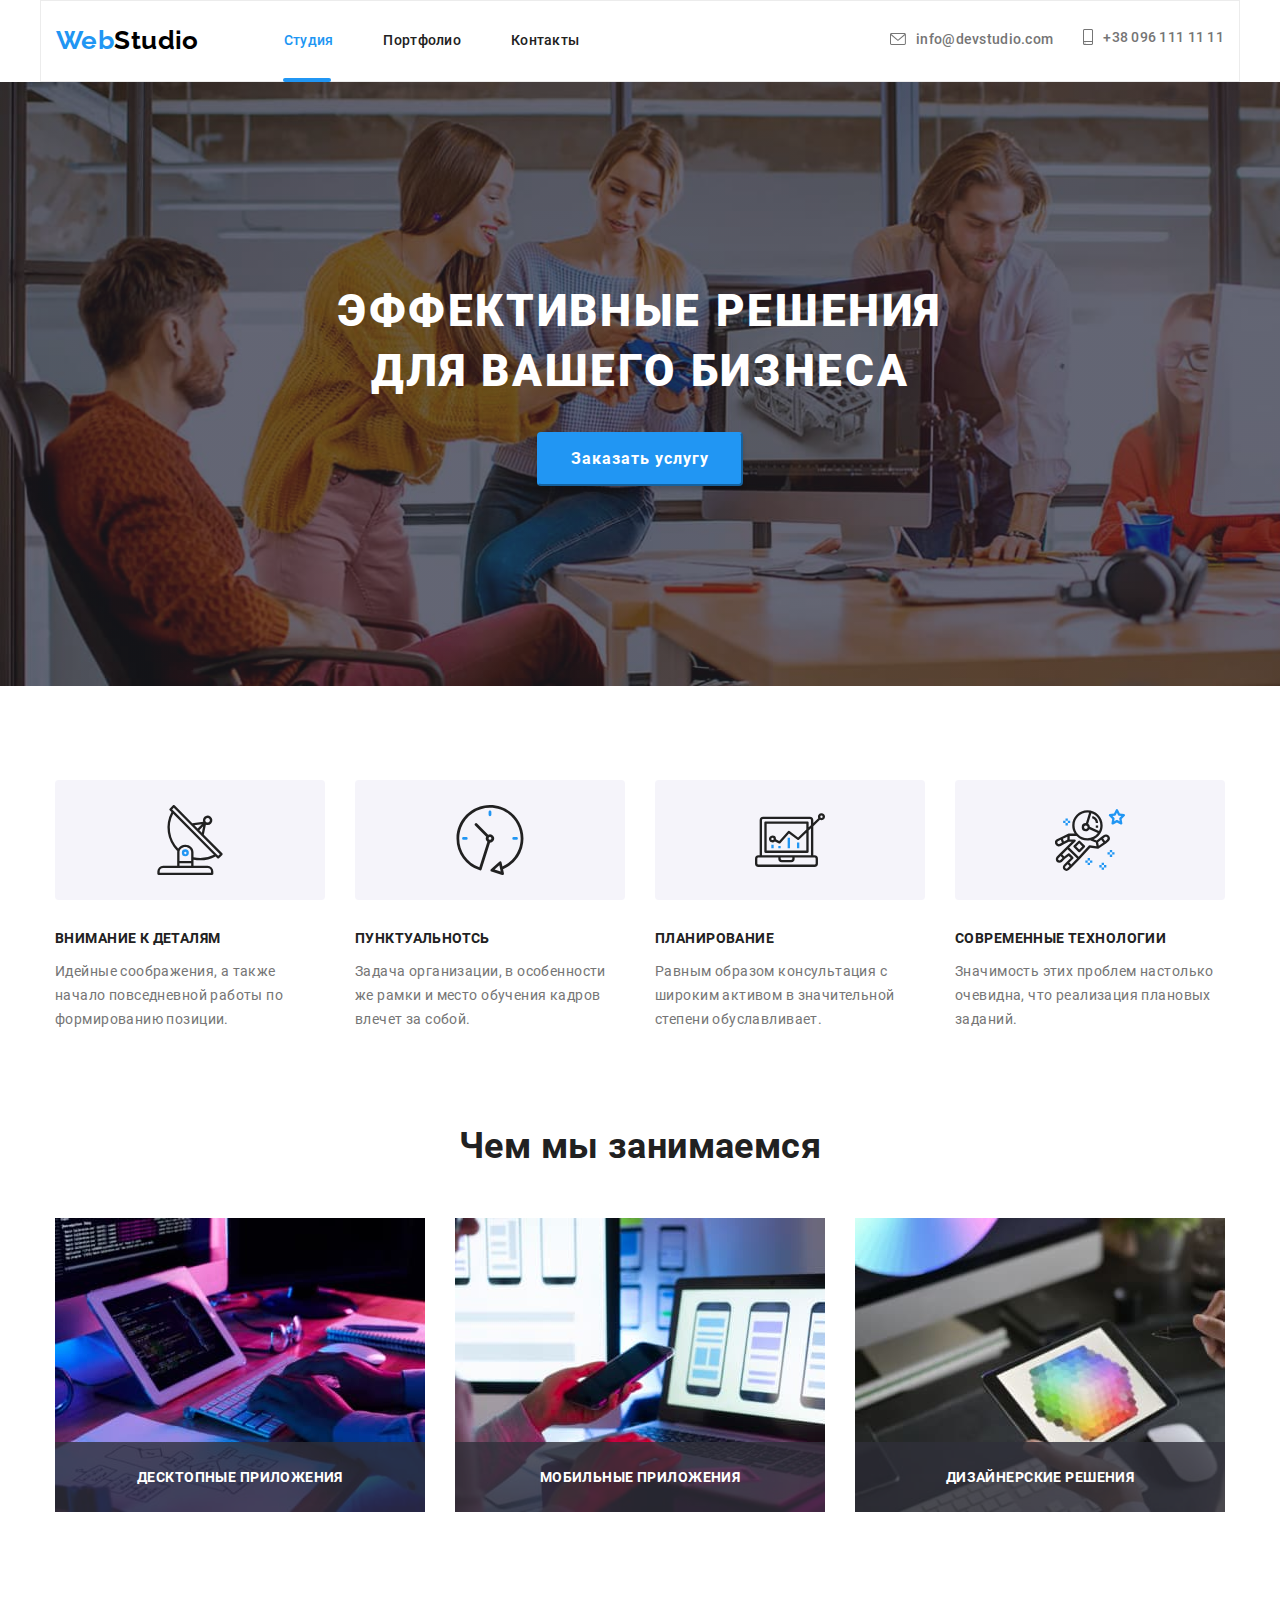
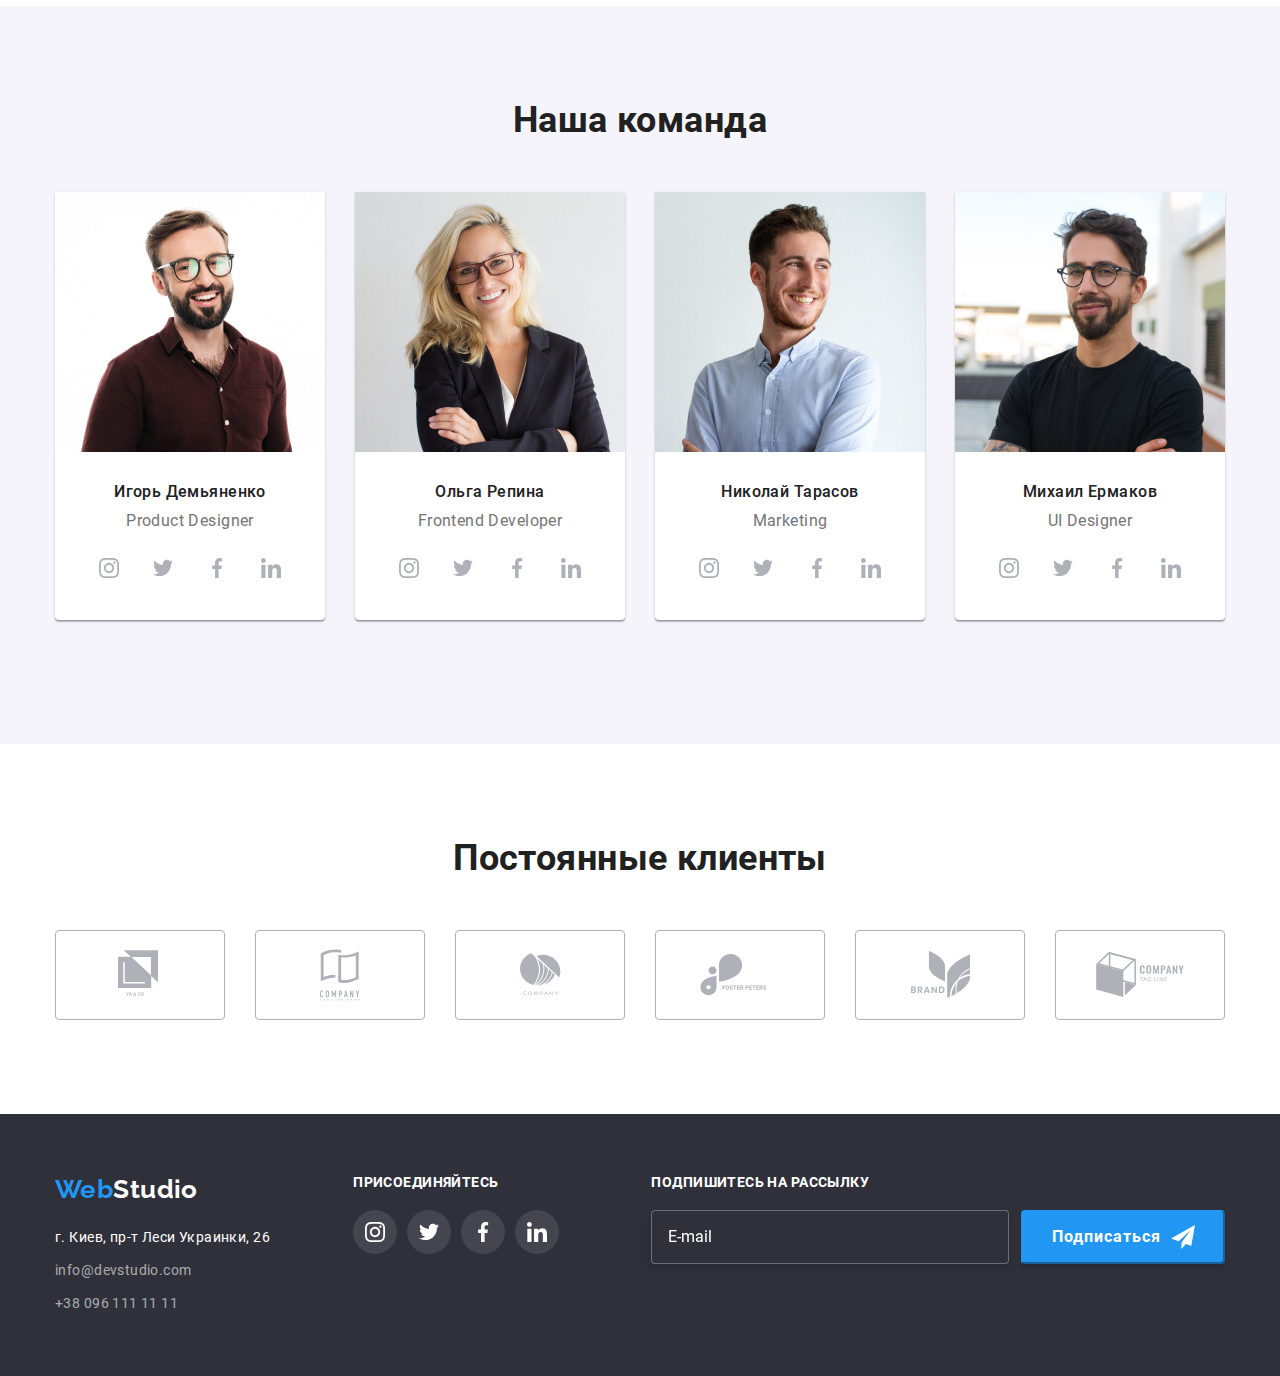
==== commit b8d85945: "Добавляет отзывчивые изображения, завершает адаптивную версию страницы" ====
--- a/index.html
+++ b/index.html
@@ -18,6 +18,73 @@
         <nav class="navigation flexbox">
           <div class="nav-container flexbox">
             <a href="./index.html" class="logo link"><span>Web</span> Studio</a>
+
+            <button
+              type="button"
+              class="menu-button"
+              aria-expanded="false"
+              aria-controls="menu-container"
+              data-menu-button
+            >
+              <svg
+                width="40"
+                height="40"
+                class="menu-btn-icon"
+                aria-label="Переключатель мобильного меню"
+              >
+                <use class="icon-cross" href="./images/sprite.svg#cross"></use>
+                <use class="icon-menu" href="./images/sprite.svg#menu"></use>
+              </svg>
+            </button>
+
+            <div class="menu-container" id="menu-container" data-menu>
+              <ul class="menu-navigation-list list">
+                <li
+                  class="navigation-item menu-navigation-item menu-current-item"
+                >
+                  <a
+                    href="./index.html"
+                    class="navigation-link link studio menu-studio"
+                    >Студия</a
+                  >
+                </li>
+                <li class="navigation-item menu-navigation-item">
+                  <a href="./portfolio.html" class="navigation-link link"
+                    >Портфолио</a
+                  >
+                </li>
+                <li class="navigation-item menu-navigation-item">
+                  <a href="" class="navigation-link link">Контакты</a>
+                </li>
+              </ul>
+              <ul class="menu-contacts-list list">
+                <li class="contacts-item menu-contacts-item">
+                  <a
+                    href="mailto:info@devstudio.com"
+                    class="navigation-link navigation-contacts link"
+                  >
+                    <svg class="icon-contacts" width="16" height="12">
+                      <use href="./images/sprite.svg#icon-envelope"></use>
+                    </svg>
+
+                    info@devstudio.com
+                  </a>
+                </li>
+                <li class="contacts-item menu-contacts-item">
+                  <a
+                    href="tel:+380961111111"
+                    class="navigation-link navigation-contacts link"
+                  >
+                    <svg class="icon-contacts" width="10px" height="16px">
+                      <use href="./images/sprite.svg#icon-smartphone"></use>
+                    </svg>
+
+                    +38 096 111 11 11</a
+                  >
+                </li>
+              </ul>
+            </div>
+
             <ul class="navigation-list list flexbox">
               <li class="navigation-item">
                 <a href="./index.html" class="navigation-link link studio"
@@ -203,35 +270,62 @@
           <ul class="services-list list flexbox">
             <li class="services-item">
               <div class="services-box box-1">
-                <img
-                  src="./images/nout-new.jpg"
-                  width="370"
-                  height="294"
-                  alt="Планшет на столе, пальцы на клавиатуре"
-                  class="services-img img"
-                />
+                <picture>
+                  <source
+                    srcset="
+                      ./images/main-desktop/services-notebook.jpg    1x,
+                      ./images/main-desktop/services-notebook@2x.jpg 2x
+                    "
+                    media="(min-width: 1200px)"
+                  />
+                  <img
+                    src="./images/main-desktop/services-notebook.jpg"
+                    width="370"
+                    height="294"
+                    alt="Планшет на столе, пальцы на клавиатуре"
+                    class="services-img img"
+                  />
+                </picture>
               </div>
             </li>
             <li class="services-item">
               <div class="services-box box-2">
-                <img
-                  src="./images/smart-new.jpg"
-                  width="370"
-                  height="294"
-                  alt="Смартфон в руке, открытый ноутбук"
-                  class="services-img img"
-                />
+                <picture>
+                  <source
+                    srcset="
+                      ./images/main-desktop/services-smartphone.jpg    1x,
+                      ./images/main-desktop/services-smartphone@2x.jpg 2x
+                    "
+                    media="(min-width: 1200px)"
+                  />
+                  <img
+                    src="./images/main-desktop/services-smartphone.jpg"
+                    width="370"
+                    height="294"
+                    alt="Смартфон в руке, открытый ноутбук"
+                    class="services-img img"
+                  />
+                </picture>
               </div>
             </li>
             <li class="services-item">
               <div class="services-box box-3">
-                <img
-                  src="./images/desc-new.jpg"
-                  width="370"
-                  height="294"
-                  alt="Планшет в руке"
-                  class="services-img img"
-                />
+                <picture>
+                  <source
+                    srcset="
+                      ./images/main-desktop/services-desktop.jpg    1x,
+                      ./images/main-desktop/services-desktop@2x.jpg 2x
+                    "
+                    media="(min-width: 1200px)"
+                  />
+                  <img
+                    src="./images/main-desktop/services-desktop.jpg"
+                    width="370"
+                    height="294"
+                    alt="Планшет в руке"
+                    class="services-img img"
+                  />
+                </picture>
               </div>
             </li>
           </ul>
@@ -244,13 +338,36 @@
           <h2 class="section-title">Наша команда</h2>
           <ul class="team-list list flexbox">
             <li class="team-item">
-              <img
-                src="./images/photo-1-new.jpg"
-                width="270"
-                height="260"
-                alt="Фото члена команды"
-                class="team-img img"
-              />
+              <picture>
+                <source
+                  srcset="
+                    ./images/main-desktop/team-photo-1.jpg    1x,
+                    ./images/main-desktop/team-photo-1@2x.jpg 2x
+                  "
+                  media="(min-width: 1200px)"
+                />
+                <source
+                  srcset="
+                    ./images/main-tablet/team-photo-1.jpg    1x,
+                    ./images/main-tablet/team-photo-1@2x.jpg 2x
+                  "
+                  media="(min-width: 768px)"
+                />
+                <source
+                  srcset="
+                    ./images/main-mobile/team-photo-1.jpg    1x,
+                    ./images/main-mobile/team-photo-1@2x.jpg 2x
+                  "
+                  media="(max-width: 767px)"
+                />
+                <img
+                  src="./images/main-desktop/team-photo-1.jpg"
+                  width="100%"
+                  height="auto"
+                  alt="Фото члена команды"
+                  class="team-img img"
+                />
+              </picture>
               <h3 class="team-name">Игорь Демьяненко</h3>
               <p class="team-position">Product Designer</p>
               <ul class="social-list list flexbox">
@@ -308,13 +425,36 @@
               </ul>
             </li>
             <li class="team-item">
-              <img
-                src="./images/photo-2-new.jpg"
-                width="270"
-                height="260"
-                alt="Фото члена команды"
-                class="team-img img"
-              />
+              <picture>
+                <source
+                  srcset="
+                    ./images/main-desktop/team-photo-2.jpg    1x,
+                    ./images/main-desktop/team-photo-2@2x.jpg 2x
+                  "
+                  media="(min-width: 1200px)"
+                />
+                <source
+                  srcset="
+                    ./images/main-tablet/team-photo-2.jpg    1x,
+                    ./images/main-tablet/team-photo-2@2x.jpg 2x
+                  "
+                  media="(min-width: 768px)"
+                />
+                <source
+                  srcset="
+                    ./images/main-mobile/team-photo-2.jpg    1x,
+                    ./images/main-mobile/team-photo-2@2x.jpg 2x
+                  "
+                  media="(max-width: 767px)"
+                />
+                <img
+                  src="./images/main-desktop/team-photo-2.jpg"
+                  width="100%"
+                  height="auto"
+                  alt="Фото члена команды"
+                  class="team-img img"
+                />
+              </picture>
               <h3 class="team-name">Ольга Репина</h3>
               <p class="team-position">Frontend Developer</p>
               <ul class="social-list list flexbox">
@@ -372,13 +512,36 @@
               </ul>
             </li>
             <li class="team-item">
-              <img
-                src="./images/photo-3-new.jpg"
-                width="270"
-                height="260"
-                alt="Фото члена команды"
-                class="team-img img"
-              />
+              <picture>
+                <source
+                  srcset="
+                    ./images/main-desktop/team-photo-3.jpg    1x,
+                    ./images/main-desktop/team-photo-3@2x.jpg 2x
+                  "
+                  media="(min-width: 1200px)"
+                />
+                <source
+                  srcset="
+                    ./images/main-tablet/team-photo-3.jpg    1x,
+                    ./images/main-tablet/team-photo-3@2x.jpg 2x
+                  "
+                  media="(min-width: 768px)"
+                />
+                <source
+                  srcset="
+                    ./images/main-mobile/team-photo-3.jpg    1x,
+                    ./images/main-mobile/team-photo-3@2x.jpg 2x
+                  "
+                  media="(max-width: 767px)"
+                />
+                <img
+                  src="./images/main-desktop/team-photo-3.jpg"
+                  width="100%"
+                  height="auto"
+                  alt="Фото члена команды"
+                  class="team-img img"
+                />
+              </picture>
               <h3 class="team-name">Николай Тарасов</h3>
               <p class="team-position">Marketing</p>
               <ul class="social-list list flexbox">
@@ -436,13 +599,36 @@
               </ul>
             </li>
             <li class="team-item">
-              <img
-                src="./images/photo-4-new.jpg"
-                width="270"
-                height="260"
-                alt="Фото члена команды"
-                class="team-img img"
-              />
+              <picture>
+                <source
+                  srcset="
+                    ./images/main-desktop/team-photo-4.jpg    1x,
+                    ./images/main-desktop/team-photo-4@2x.jpg 2x
+                  "
+                  media="(min-width: 1200px)"
+                />
+                <source
+                  srcset="
+                    ./images/main-tablet/team-photo-4.jpg    1x,
+                    ./images/main-tablet/team-photo-4@2x.jpg 2x
+                  "
+                  media="(min-width: 768px)"
+                />
+                <source
+                  srcset="
+                    ./images/main-mobile/team-photo-4.jpg    1x,
+                    ./images/main-mobile/team-photo-4@2x.jpg 2x
+                  "
+                  media="(max-width: 767px)"
+                />
+                <img
+                  src="./images/main-desktop/team-photo-4.jpg"
+                  width="100%"
+                  height="auto"
+                  alt="Фото члена команды"
+                  class="team-img img"
+                />
+              </picture>
               <h3 class="team-name">Михаил Ермаков</h3>
               <p class="team-position">UI Designer</p>
               <ul class="social-list list flexbox">
@@ -689,5 +875,6 @@
       </div>
     </footer>
     <script src="./js/modal.js"></script>
+    <script src="./js/menu.js"></script>
   </body>
 </html>
--- a/css/main.min.css
+++ b/css/main.min.css
@@ -1,2 +1,2 @@
-@font-face{font-family:"Roboto";font-style:normal;font-weight:400;src:local("Roboto"),local("Roboto-Regular"),url("../fonts/roboto/roboto-v20-latin-cyrillic-400.woff2") format("woff2"),url("../fonts/roboto/roboto-v20-latin-cyrillic-400.woff") format("woff")}@font-face{font-family:"Roboto";font-style:normal;font-weight:500;src:local("Roboto Medium"),local("Roboto-Medium"),url("../fonts/roboto/roboto-v20-latin-cyrillic-500.woff2") format("woff2"),url("../fonts/roboto/roboto-v20-latin-cyrillic-500.woff") format("woff")}@font-face{font-family:"Roboto";font-style:normal;font-weight:700;src:local("Roboto Bold"),local("Roboto-Bold"),url("../fonts/roboto/roboto-v20-latin-cyrillic-700.woff2") format("woff2"),url("../fonts/roboto/roboto-v20-latin-cyrillic-700.woff") format("woff")}@font-face{font-family:"Roboto";font-style:normal;font-weight:900;src:local("Roboto Black"),local("Roboto-Black"),url("../fonts/roboto/roboto-v20-latin-cyrillic-900.woff2") format("woff2"),url("../fonts/roboto/roboto-v20-latin-cyrillic-900.woff") format("woff")}@font-face{font-family:"Raleway";font-style:normal;font-weight:700;src:local("Raleway Bold"),local("Raleway-Bold"),url("../fonts/raleway/raleway-v17-latin-cyrillic-700.woff2") format("woff2"),url("../fonts/raleway/raleway-v17-latin-cyrillic-700.woff") format("woff")}/*! normalize.css v8.0.1 | MIT License | github.com/necolas/normalize.css */html{line-height:1.15;-webkit-text-size-adjust:100%}body{margin:0}main{display:block}h1{font-size:2em;margin:0.67em 0}hr{-webkit-box-sizing:content-box;box-sizing:content-box;height:0;overflow:visible}pre{font-family:monospace, monospace;font-size:1em}a{background-color:transparent}abbr[title]{border-bottom:none;text-decoration:underline;-webkit-text-decoration:underline dotted;text-decoration:underline dotted}b,strong{font-weight:bolder}code,kbd,samp{font-family:monospace, monospace;font-size:1em}small{font-size:80%}sub,sup{font-size:75%;line-height:0;position:relative;vertical-align:baseline}sub{bottom:-0.25em}sup{top:-0.5em}img{border-style:none}button,input,optgroup,select,textarea{font-family:inherit;font-size:100%;line-height:1.15;margin:0}button,input{overflow:visible}button,select{text-transform:none}button,[type="button"],[type="reset"],[type="submit"]{-webkit-appearance:button}button::-moz-focus-inner,[type="button"]::-moz-focus-inner,[type="reset"]::-moz-focus-inner,[type="submit"]::-moz-focus-inner{border-style:none;padding:0}button:-moz-focusring,[type="button"]:-moz-focusring,[type="reset"]:-moz-focusring,[type="submit"]:-moz-focusring{outline:1px dotted ButtonText}fieldset{padding:0.35em 0.75em 0.625em}legend{-webkit-box-sizing:border-box;box-sizing:border-box;color:inherit;display:table;max-width:100%;padding:0;white-space:normal}progress{vertical-align:baseline}textarea{overflow:auto}[type="checkbox"],[type="radio"]{-webkit-box-sizing:border-box;box-sizing:border-box;padding:0}[type="number"]::-webkit-inner-spin-button,[type="number"]::-webkit-outer-spin-button{height:auto}[type="search"]{-webkit-appearance:textfield;outline-offset:-2px}[type="search"]::-webkit-search-decoration{-webkit-appearance:none}::-webkit-file-upload-button{-webkit-appearance:button;font:inherit}details{display:block}summary{display:list-item}template{display:none}[hidden]{display:none}.social-link,.join-link{display:-webkit-inline-box;display:-ms-inline-flexbox;display:inline-flex;-webkit-box-pack:center;-ms-flex-pack:center;justify-content:center;-webkit-box-align:center;-ms-flex-align:center;align-items:center;width:44px;height:44px;border-radius:50%;cursor:pointer;-webkit-transition:background-color;transition:background-color}.services-box::after,.appeal{font-weight:700;font-size:14px;line-height:1.142;text-transform:uppercase;color:#fff}.visually-hidden{position:absolute;width:1px;height:1px;margin:-1px;border:0;padding:0;clip:rect(0 0 0 0);overflow:hidden}*{-webkit-box-sizing:border-box;box-sizing:border-box;outline:solid blue}body{font-family:"Roboto",sans-serif;font-weight:400;font-size:14px;line-height:1.714;letter-spacing:0.03em;color:#757575}.container{width:100%;padding-left:15px;padding-right:15px;margin-left:auto;margin-right:auto}@media (min-width: 480px){.container{width:480px}}@media (min-width: 768px){.container{width:768px}}@media (min-width: 1200px){.container{width:1200px}}.section{padding:60px 0}@media (min-width: 1200px){.section{padding:94px 0}}.section-title{font-weight:700;font-size:28px;line-height:1.178;text-align:center;color:#212121;margin-top:0;margin-bottom:30px}@media (min-width: 1200px){.section-title{font-size:36px;line-height:1.166;margin-bottom:50px}}.list{padding:0;margin:0;list-style:none}.img{display:block;max-width:100%;height:auto}.link{text-decoration:none}.logo{display:-webkit-inline-box;display:-ms-inline-flexbox;display:inline-flex;-ms-flex-wrap:nowrap;flex-wrap:nowrap;font-family:"Raleway",sans-serif;font-weight:700;font-size:24px;line-height:1.166;color:#000;margin-right:79px}@media (min-width: 1200px){.logo{font-size:26px;line-height:1.192;margin-right:85px}}.logo>span{color:#2196f3}.logo-footer{color:#fff;margin-right:0}@media (min-width: 1200px){.logo-footer{font-size:26px;line-height:1.192}}.btn{font-weight:700;font-size:16px;line-height:1.875;display:-webkit-box;display:-ms-flexbox;display:flex;-webkit-box-align:center;-ms-flex-align:center;align-items:center;text-align:center;letter-spacing:0.06em;color:#fff;background:#2196f3;-webkit-box-shadow:0px 4px 4px rgba(0,0,0,0.15);box-shadow:0px 4px 4px rgba(0,0,0,0.15);border-radius:4px;border-color:#2196f3;padding:10px 32px;cursor:pointer}.btn-subscribe{margin-left:auto;margin-right:auto;padding:10px 28px 10px 29px}.btn-subscribe::after{content:"";display:block;width:24px;height:24px;margin-left:10px;background-image:url(../images/icon-send.svg);background-repeat:no-repeat;background-position:center}.backdrop{position:fixed;top:0;left:0;width:100%;height:100%;background-color:rgba(0,0,0,0.2);z-index:1;-webkit-transform:scale(1);transform:scale(1);-webkit-transition:-webkit-transform 250ms ease-in-out;transition:-webkit-transform 250ms ease-in-out;transition:transform 250ms ease-in-out;transition:transform 250ms ease-in-out, -webkit-transform 250ms ease-in-out}.backdrop.is-hidden{visibility:hidden;pointer-events:none;-webkit-transform:scale(0);transform:scale(0)}.modal-form{position:absolute;top:50%;left:50%;-webkit-transform:translate(-50%, -50%);transform:translate(-50%, -50%);min-width:528px;min-height:581px;padding:40px 39px 40px 41px;background-color:#fff;-webkit-box-shadow:0px 1px 3px rgba(0,0,0,0.12),0px 1px 1px rgba(0,0,0,0.14),0px 2px 1px rgba(0,0,0,0.2);box-shadow:0px 1px 3px rgba(0,0,0,0.12),0px 1px 1px rgba(0,0,0,0.14),0px 2px 1px rgba(0,0,0,0.2);border-radius:4px}.modal-close-btn{position:absolute;top:8px;right:8px;width:30px;height:30px;background-color:#fff;border-radius:50%;border:1px solid rgba(0,0,0,0.1);cursor:pointer}.modal-close-img{fill:#000;-webkit-transition:fill;transition:fill}.modal-close-btn:hover .modal-close-img,.modal-close-btn:focus .modal-close-img{fill:#2196f3;-webkit-transition:fill 250ms cubic-bezier(0.4, 0, 0.2, 1);transition:fill 250ms cubic-bezier(0.4, 0, 0.2, 1)}.form-title{font-weight:700;font-size:20px;line-height:1.15;text-align:center;color:#212121;margin:0 0 12px}.form-field{margin-bottom:10px}.form-label{font-size:12px;line-height:1.166;letter-spacing:0.01em}.input-box{position:relative}.form-input{display:block;width:100%;padding:12px 12px 12px 42px;border:1px solid rgba(33,33,33,0.2);-webkit-box-sizing:border-box;box-sizing:border-box;border-radius:4px;outline:transparent}.form-input:focus{border-color:#2196f3;-webkit-transition:border-color 250ms cubic-bezier(0.4, 0, 0.2, 1);transition:border-color 250ms cubic-bezier(0.4, 0, 0.2, 1)}.icon-form{position:absolute;top:11px;left:12px;fill:#212121}.form-input:focus+.icon-form{fill:#2196f3;-webkit-transition:fill 250ms cubic-bezier(0.4, 0, 0.2, 1);transition:fill 250ms cubic-bezier(0.4, 0, 0.2, 1)}.form-field.textarea{margin-bottom:20px}.form-textarea{resize:none;width:100%;padding:12px 16px;border:1px solid rgba(33,33,33,0.2);-webkit-box-sizing:border-box;box-sizing:border-box;border-radius:4px;outline:transparent}.form-textarea:focus{border-color:#2196f3;-webkit-transition:border-color 250ms cubic-bezier(0.4, 0, 0.2, 1);transition:border-color 250ms cubic-bezier(0.4, 0, 0.2, 1)}.form-textarea::-webkit-input-placeholder{letter-spacing:0.01em;color:rgba(117,117,117,0.5)}.form-textarea:-ms-input-placeholder{letter-spacing:0.01em;color:rgba(117,117,117,0.5)}.form-textarea::-ms-input-placeholder{letter-spacing:0.01em;color:rgba(117,117,117,0.5)}.form-textarea::placeholder{letter-spacing:0.01em;color:rgba(117,117,117,0.5)}.form-field.form-field-checkbox{margin-bottom:30px}.checkbox-label{display:-webkit-box;display:-ms-flexbox;display:flex;-webkit-box-align:center;-ms-flex-align:center;align-items:center}.icon-checkbox{display:inline-block;width:16px;height:15px;margin-right:8px;border:2px solid #212121;border-radius:4px}.form-checkbox:checked+.icon-checkbox{background-color:#2196f3;border-color:#2196f3;background-image:url(../images/modal-form/icon-form-checked.svg);-webkit-box-sizing:border-box;box-sizing:border-box;background-size:contain;background-repeat:no-repeat;-webkit-transition:border-color,background-color 250ms cubic-bezier(0.4, 0, 0.2, 1);transition:border-color,background-color 250ms cubic-bezier(0.4, 0, 0.2, 1)}.agreement-conditions-link{color:#2196f3}.submit-btn{width:200px;height:50px;margin-left:auto;margin-right:auto;padding:10px 55px 10px 56px}.submit-btn:hover,.submit-btn:focus{background-color:#188ce8;-webkit-transition:background-color 250ms cubic-bezier(0.4, 0, 0.2, 1);transition:background-color 250ms cubic-bezier(0.4, 0, 0.2, 1)}.social-list{display:-webkit-box;display:-ms-flexbox;display:flex;-webkit-box-pack:center;-ms-flex-pack:center;justify-content:center;-webkit-box-align:center;-ms-flex-align:center;align-items:center}.social-item:not(:last-child),.join-item:not(:last-child){margin-right:10px}.social-link{background-color:#fff}.social-link:hover,.social-link:focus{background-color:#2196f3;-webkit-transition:background-color 250ms cubic-bezier(0.4, 0, 0.2, 1);transition:background-color 250ms cubic-bezier(0.4, 0, 0.2, 1)}.icon-social-link{display:block;fill:#afb1b8;-webkit-transition:fill;transition:fill}.social-link:hover .icon-social-link,.social-link:focus .icon-social-link{fill:#fff;-webkit-transition:fill 250ms cubic-bezier(0.4, 0, 0.2, 1);transition:fill 250ms cubic-bezier(0.4, 0, 0.2, 1)}.join-list{display:-webkit-box;display:-ms-flexbox;display:flex;-webkit-box-pack:center;-ms-flex-pack:center;justify-content:center;-webkit-box-align:center;-ms-flex-align:center;align-items:center}.join-link{background-color:rgba(255,255,255,0.102)}.join-link:hover,.join-link:focus{background-color:#2196f3;-webkit-transition:background-color 250ms cubic-bezier(0.4, 0, 0.2, 1);transition:background-color 250ms cubic-bezier(0.4, 0, 0.2, 1)}.icon-join-link{display:block;fill:#fff}.page-header{padding:16px 0 16px 0;border:1px solid #ececec}@media (min-width: 768px){.page-header{padding:26px 0 26px 0;display:-webkit-box;display:-ms-flexbox;display:flex;-webkit-box-pack:justify;-ms-flex-pack:justify;justify-content:space-between;-webkit-box-align:center;-ms-flex-align:center;align-items:center;position:relative;max-width:768px;min-width:768px;margin-left:auto;margin-right:auto}}@media (min-width: 1200px){.page-header{padding:24px 0 25px 0;display:-webkit-box;display:-ms-flexbox;display:flex;-webkit-box-pack:justify;-ms-flex-pack:justify;justify-content:space-between;-webkit-box-align:center;-ms-flex-align:center;align-items:center;position:relative;max-width:1200px;min-width:1200px;margin-left:auto;margin-right:auto}}@media (min-width: 768px){.navigation{display:-webkit-box;display:-ms-flexbox;display:flex;-webkit-box-pack:justify;-ms-flex-pack:justify;justify-content:space-between;-webkit-box-align:center;-ms-flex-align:center;align-items:center}}@media (min-width: 1200px){.navigation{display:-webkit-box;display:-ms-flexbox;display:flex;-webkit-box-pack:justify;-ms-flex-pack:justify;justify-content:space-between;-webkit-box-align:center;-ms-flex-align:center;align-items:center}}.navigation-list{display:none}@media (min-width: 768px){.navigation-list{display:-webkit-box;display:-ms-flexbox;display:flex;-webkit-box-align:baseline;-ms-flex-align:baseline;align-items:baseline;margin-right:75px}}@media (min-width: 1200px){.navigation-list{display:-webkit-box;display:-ms-flexbox;display:flex;-webkit-box-align:baseline;-ms-flex-align:baseline;align-items:baseline}}.navigation-item:not(:last-child){margin-right:50px}@media (min-width: 768px){.nav-container{display:-webkit-box;display:-ms-flexbox;display:flex}}@media (min-width: 1200px){.nav-container{display:-webkit-box;display:-ms-flexbox;display:flex}}.navigation-link{font-weight:500;font-size:14px;line-height:1.142;letter-spacing:0.02em;color:#212121;-webkit-transition:color;transition:color}.navigation-link:hover,.navigation-link-link:focus{color:#2196f3;-webkit-transition:color 250ms cubic-bezier(0.4, 0, 0.2, 1);transition:color 250ms cubic-bezier(0.4, 0, 0.2, 1)}.studio{color:#2196f3}.navigation-item>.studio::after{content:"";position:absolute;width:48px;height:4px;bottom:-1px;left:227px;background-color:#2196f3;border-radius:2px}@media (min-width: 1200px){.navigation-item>.studio::after{left:242px}}.portfolio{color:#2196f3}.navigation-item>.portfolio::after{content:"";position:absolute;width:75px;height:4px;bottom:0;left:325px;background-color:#2196f3;border-radius:2px}@media (min-width: 1200px){.navigation-item>.portfolio::after{left:341px}}.contacts-list{display:none}@media (min-width: 768px){.contacts-list{display:-webkit-box;display:-ms-flexbox;display:flex;-ms-flex-wrap:wrap;flex-wrap:wrap}}@media (min-width: 1200px){.contacts-list{display:-webkit-box;display:-ms-flexbox;display:flex}}@media (min-width: 1200px){.contacts-item:not(:last-child){margin-right:30px}}.navigation-contacts{display:-webkit-inline-box;display:-ms-inline-flexbox;display:inline-flex;-webkit-box-pack:center;-ms-flex-pack:center;justify-content:center;-webkit-box-align:center;-ms-flex-align:center;align-items:center;color:#757575}.icon-contacts{margin-right:8px;fill:#757575;-webkit-transition:fill;transition:fill}@media (min-width: 1200px){.icon-contacts{margin-right:10px}}.navigation-contacts:hover .icon-contacts,.navigation-contacts:focus .icon-contacts{fill:#2196f3;-webkit-transition:fill 250ms cubic-bezier(0.4, 0, 0.2, 1);transition:fill 250ms cubic-bezier(0.4, 0, 0.2, 1)}.hero-box{padding:118px 0}@media (min-width: 1200px){.hero-box{padding:200px 0}}.hero-box>.hero-title,.hero-box>.btn{margin-left:auto;margin-right:auto}.hero-title{margin-top:0;margin-bottom:30px;font-weight:900;font-size:26px;line-height:1.615;text-align:center;letter-spacing:0.06em;text-transform:uppercase;color:#fff}@media (min-width: 480px){.hero-title{width:360px}}@media (min-width: 768px){.hero-title{width:360px}}@media (min-width: 1200px){.hero-title{font-size:44px;line-height:1.363;width:696px}}.overlay{max-width:1600px;max-height:600px;margin-left:auto;margin-right:auto;background-color:#c4c4c4;background-image:-webkit-gradient(linear, left top, right top, from(rgba(47,48,58,0.4)), to(rgba(47,48,58,0.4))),url(../images/header-img-new.jpg);background-image:linear-gradient(90deg, rgba(47,48,58,0.4) 0%, rgba(47,48,58,0.4) 100%),url(../images/header-img-new.jpg)}@media (min-width: 768px){.features-list{display:-webkit-box;display:-ms-flexbox;display:flex;-ms-flex-wrap:wrap;flex-wrap:wrap}}@media (min-width: 1200px){.features-list{display:-webkit-box;display:-ms-flexbox;display:flex;-ms-flex-wrap:nowrap;flex-wrap:nowrap}}@media (min-width: 768px){.features-item{width:354px;margin-right:0}.features-item:nth-child(odd){margin-right:30px}}@media (min-width: 1200px){.features-item{width:270px;margin-right:30px}.features-item:nth-child(4n){margin-right:0}}.features-item::before{content:"";display:block;width:auto;height:120px;background-color:#f5f4fa;background-repeat:no-repeat;background-position:center;border-radius:4px}@media (min-width: 480px){.features-item::before{width:450px}}@media (min-width: 768px){.features-item::before{width:354px}}@media (min-width: 1200px){.features-item::before{width:270px}}.icon-antenna::before{background-image:url(../images/antenna.svg)}.icon-clock::before{background-image:url(../images/clock.svg)}.icon-diagram::before{background-image:url(../images/diagram.svg)}.icon-astronaut::before{background-image:url(../images/astronaut.svg)}.features-title{font-weight:700;font-size:14px;line-height:1.142;text-transform:uppercase;color:#212121;text-align:center;margin-top:30px;margin-bottom:10px}@media (min-width: 768px){.features-title{text-align:left}}@media (min-width: 1200px){.features-title{text-align:left}}.features-info{margin-bottom:0}.services{display:none}.services{padding-top:0}@media (min-width: 1200px){.services{display:block}}.services .section-title{margin-top:0;margin-bottom:50px}.services-list{display:-webkit-box;display:-ms-flexbox;display:flex}.services-item{margin-right:30px;position:relative}.services-item:nth-child(3n){margin-right:0}.services-box::after{content:"";position:absolute;display:-webkit-inline-box;display:-ms-inline-flexbox;display:inline-flex;-webkit-box-pack:center;-ms-flex-pack:center;justify-content:center;-webkit-box-align:center;-ms-flex-align:center;align-items:center;text-align:center;width:370px;height:70px;bottom:0;left:0;right:0;background-color:rgba(47,48,58,0.8)}.services-box.box-1::after{content:"Десктопные приложения"}.services-box.box-2::after{content:"Мобильные приложения"}.services-box.box-3::after{content:"Дизайнерские решения"}.team{background-color:#f5f4fa}@media (min-width: 768px){.team-list{display:-webkit-box;display:-ms-flexbox;display:flex;-ms-flex-wrap:wrap;flex-wrap:wrap}}.team-item{width:270px;height:428px;background-color:#fff;margin-left:auto;margin-right:auto;-webkit-box-shadow:0px 1px 3px rgba(0,0,0,0.12),0px 1px 1px rgba(0,0,0,0.14),0px 2px 1px rgba(0,0,0,0.2);box-shadow:0px 1px 3px rgba(0,0,0,0.12),0px 1px 1px rgba(0,0,0,0.14),0px 2px 1px rgba(0,0,0,0.2);border-radius:0px 0px 4px 4px}@media (min-width: 768px){.team-item{margin:0}.team-item:nth-child(odd){margin-right:30px}}@media (min-width: 1200px){.team-item{margin-right:30px}.team-item:nth-child(4n){margin-right:0}}.team-name,.team-position{font-size:16px;line-height:1.187;text-align:center}.team-name{font-weight:500;color:#212121;margin-top:30px;margin-bottom:10px}.team-position{margin-top:10px;margin-bottom:16px}.clients-list{display:-webkit-box;display:-ms-flexbox;display:flex;-webkit-box-pack:center;-ms-flex-pack:center;justify-content:center;-webkit-box-align:center;-ms-flex-align:center;align-items:center;-ms-flex-wrap:wrap;flex-wrap:wrap}@media (min-width: 1200px){.clients-list{-ms-flex-wrap:nowrap;flex-wrap:nowrap}}.clients-item{margin-left:auto;margin-right:auto}@media (min-width: 480px){.clients-item{margin-right:0;margin-bottom:30px}.clients-item:nth-child(odd){margin-right:30px}.clients-item:nth-last-child(-n+2){margin-bottom:0}}@media (min-width: 768px){.clients-item{margin-right:30px;margin-bottom:30px}.clients-item:nth-child(3n+3){margin-right:0px}.clients-item:nth-last-child(-n+3){margin-bottom:0}}@media (min-width: 1200px){.clients-item{margin-bottom:0}.clients-item:not(:last-child){margin-right:30px}}.clients-link{display:-webkit-inline-box;display:-ms-inline-flexbox;display:inline-flex;-webkit-box-pack:center;-ms-flex-pack:center;justify-content:center;-webkit-box-align:center;-ms-flex-align:center;align-items:center;width:210px;height:90px;border:1px solid #afb1b8;-webkit-box-sizing:border-box;box-sizing:border-box;border-radius:4px;-webkit-transition:border-color;transition:border-color}@media (min-width: 768px){.clients-link{width:226px}}@media (min-width: 1200px){.clients-link{width:170px}}.clients-link:hover,.clients-link:focus{border-color:#2196f3;-webkit-transition:border-color 250ms cubic-bezier(0.4, 0, 0.2, 1);transition:border-color 250ms cubic-bezier(0.4, 0, 0.2, 1)}.clients-icon{fill:#afb1b8;-webkit-transition:fill;transition:fill}.clients-link:hover .clients-icon,.clients-link:focus .clients-icon{fill:#2196f3;-webkit-transition:fill 250ms cubic-bezier(0.4, 0, 0.2, 1);transition:fill 250ms cubic-bezier(0.4, 0, 0.2, 1)}.page-footer{background-color:#2f303a;padding:60px 0}@media (min-width: 768px){.footer-flex-container{display:-webkit-box;display:-ms-flexbox;display:flex;-ms-flex-wrap:wrap;flex-wrap:wrap;-webkit-box-pack:center;-ms-flex-pack:center;justify-content:center}}@media (min-width: 1200px){.footer-flex-container{display:-webkit-box;display:-ms-flexbox;display:flex;-ms-flex-wrap:nowrap;flex-wrap:nowrap}}@media (min-width: 768px){.footer-address,.footer-links{width:calc(100% / 2)}}@media (min-width: 1200px){.footer-address,.footer-links{width:calc((100% - 30px * 2) / 4);margin-right:30px}}@media (min-width: 1200px){.footer-mailing{width:calc(100% / 2)}}.footer-container{text-align:center}.footer-address{margin-bottom:60px}.footer-links{margin-bottom:60px}.company-address{font-style:normal}.local-address{display:block;color:#fff;margin-top:20px;margin-bottom:9px}.address-link{color:#ffffff99;display:block;-webkit-transition:color;transition:color}.address-link:not(:last-child){margin-bottom:9px}.address-link:hover,.address-link:focus{color:#2196f3;-webkit-transition:color 250ms cubic-bezier(0.4, 0, 0.2, 1);transition:color 250ms cubic-bezier(0.4, 0, 0.2, 1)}.appeal{display:block;margin-bottom:20px}.form-footer-input{width:100%;padding:15px 16px;margin-bottom:20px;background-color:#2f303a;color:#fff;font-size:16px;line-height:1.25;border:1px solid rgba(255,255,255,0.3);-webkit-box-sizing:border-box;box-sizing:border-box;-webkit-filter:drop-shadow(0px 4px 4px rgba(0,0,0,0.15));filter:drop-shadow(0px 4px 4px rgba(0,0,0,0.15));border-radius:4px}@media (min-width: 768px){.form-footer-input{width:450px}}.form-footer-input::-webkit-input-placeholder{font-size:16px;line-height:1.25;color:var(--footer-input-placeholder);display:inline-block;-webkit-box-align:center;align-items:center}.form-footer-input:-ms-input-placeholder{font-size:16px;line-height:1.25;color:var(--footer-input-placeholder);display:inline-block;-ms-flex-align:center;align-items:center}.form-footer-input::-ms-input-placeholder{font-size:16px;line-height:1.25;color:var(--footer-input-placeholder);display:inline-block;-ms-flex-align:center;align-items:center}.form-footer-input::placeholder{font-size:16px;line-height:1.25;color:var(--footer-input-placeholder);display:inline-block;-webkit-box-align:center;-ms-flex-align:center;align-items:center}
+@font-face{font-family:"Roboto";font-style:normal;font-weight:400;src:local("Roboto"),local("Roboto-Regular"),url("../fonts/roboto/roboto-v20-latin-cyrillic-400.woff2") format("woff2"),url("../fonts/roboto/roboto-v20-latin-cyrillic-400.woff") format("woff")}@font-face{font-family:"Roboto";font-style:normal;font-weight:500;src:local("Roboto Medium"),local("Roboto-Medium"),url("../fonts/roboto/roboto-v20-latin-cyrillic-500.woff2") format("woff2"),url("../fonts/roboto/roboto-v20-latin-cyrillic-500.woff") format("woff")}@font-face{font-family:"Roboto";font-style:normal;font-weight:700;src:local("Roboto Bold"),local("Roboto-Bold"),url("../fonts/roboto/roboto-v20-latin-cyrillic-700.woff2") format("woff2"),url("../fonts/roboto/roboto-v20-latin-cyrillic-700.woff") format("woff")}@font-face{font-family:"Roboto";font-style:normal;font-weight:900;src:local("Roboto Black"),local("Roboto-Black"),url("../fonts/roboto/roboto-v20-latin-cyrillic-900.woff2") format("woff2"),url("../fonts/roboto/roboto-v20-latin-cyrillic-900.woff") format("woff")}@font-face{font-family:"Raleway";font-style:normal;font-weight:700;src:local("Raleway Bold"),local("Raleway-Bold"),url("../fonts/raleway/raleway-v17-latin-cyrillic-700.woff2") format("woff2"),url("../fonts/raleway/raleway-v17-latin-cyrillic-700.woff") format("woff")}/*! normalize.css v8.0.1 | MIT License | github.com/necolas/normalize.css */html{line-height:1.15;-webkit-text-size-adjust:100%}body{margin:0}main{display:block}h1{font-size:2em;margin:0.67em 0}hr{-webkit-box-sizing:content-box;box-sizing:content-box;height:0;overflow:visible}pre{font-family:monospace, monospace;font-size:1em}a{background-color:transparent}abbr[title]{border-bottom:none;text-decoration:underline;-webkit-text-decoration:underline dotted;text-decoration:underline dotted}b,strong{font-weight:bolder}code,kbd,samp{font-family:monospace, monospace;font-size:1em}small{font-size:80%}sub,sup{font-size:75%;line-height:0;position:relative;vertical-align:baseline}sub{bottom:-0.25em}sup{top:-0.5em}img{border-style:none}button,input,optgroup,select,textarea{font-family:inherit;font-size:100%;line-height:1.15;margin:0}button,input{overflow:visible}button,select{text-transform:none}button,[type="button"],[type="reset"],[type="submit"]{-webkit-appearance:button}button::-moz-focus-inner,[type="button"]::-moz-focus-inner,[type="reset"]::-moz-focus-inner,[type="submit"]::-moz-focus-inner{border-style:none;padding:0}button:-moz-focusring,[type="button"]:-moz-focusring,[type="reset"]:-moz-focusring,[type="submit"]:-moz-focusring{outline:1px dotted ButtonText}fieldset{padding:0.35em 0.75em 0.625em}legend{-webkit-box-sizing:border-box;box-sizing:border-box;color:inherit;display:table;max-width:100%;padding:0;white-space:normal}progress{vertical-align:baseline}textarea{overflow:auto}[type="checkbox"],[type="radio"]{-webkit-box-sizing:border-box;box-sizing:border-box;padding:0}[type="number"]::-webkit-inner-spin-button,[type="number"]::-webkit-outer-spin-button{height:auto}[type="search"]{-webkit-appearance:textfield;outline-offset:-2px}[type="search"]::-webkit-search-decoration{-webkit-appearance:none}::-webkit-file-upload-button{-webkit-appearance:button;font:inherit}details{display:block}summary{display:list-item}template{display:none}[hidden]{display:none}.social-link,.join-link{display:-webkit-inline-box;display:-ms-inline-flexbox;display:inline-flex;-webkit-box-pack:center;-ms-flex-pack:center;justify-content:center;-webkit-box-align:center;-ms-flex-align:center;align-items:center;width:44px;height:44px;border-radius:50%;cursor:pointer;-webkit-transition:background-color;transition:background-color}.services-box::after,.appeal{font-weight:700;font-size:14px;line-height:1.142;text-transform:uppercase;color:#fff}.visually-hidden{position:absolute;width:1px;height:1px;margin:-1px;border:0;padding:0;clip:rect(0 0 0 0);overflow:hidden}*,::before,::after{-webkit-box-sizing:border-box;box-sizing:border-box}body{font-family:"Roboto",sans-serif;font-weight:400;font-size:14px;line-height:1.714;letter-spacing:0.03em;color:#757575}body.modal-open{overflow:hidden}.container{width:100%;padding-left:15px;padding-right:15px;margin-left:auto;margin-right:auto}@media (min-width: 480px){.container{width:480px}}@media (min-width: 768px){.container{width:768px}}@media (min-width: 1200px){.container{width:1200px}}.section{padding:60px 0}@media (min-width: 1200px){.section{padding:94px 0}}.section-title{font-weight:700;font-size:28px;line-height:1.178;text-align:center;color:#212121;margin-top:0;margin-bottom:30px}@media (min-width: 1200px){.section-title{font-size:36px;line-height:1.166;margin-bottom:50px}}.list{padding:0;margin:0;list-style:none}.img{display:block;max-width:100%;height:auto}.link{text-decoration:none}.logo{display:-webkit-inline-box;display:-ms-inline-flexbox;display:inline-flex;-ms-flex-wrap:nowrap;flex-wrap:nowrap;font-family:"Raleway",sans-serif;font-weight:700;font-size:24px;line-height:1.166;color:#000;margin-right:79px}@media (min-width: 1200px){.logo{font-size:26px;line-height:1.192;margin-right:85px}}.logo>span{color:#2196f3}.logo-footer{color:#fff;margin-right:0}@media (min-width: 1200px){.logo-footer{font-size:26px;line-height:1.192}}.btn{font-weight:700;font-size:16px;line-height:1.875;display:-webkit-box;display:-ms-flexbox;display:flex;-webkit-box-align:center;-ms-flex-align:center;align-items:center;text-align:center;letter-spacing:0.06em;color:#fff;background:#2196f3;-webkit-box-shadow:0px 4px 4px rgba(0,0,0,0.15);box-shadow:0px 4px 4px rgba(0,0,0,0.15);border-radius:4px;border-color:#2196f3;padding:10px 32px;cursor:pointer}.btn-subscribe{margin-left:auto;margin-right:auto;padding:10px 28px 10px 29px}@media (min-width: 1200px){.btn-subscribe{margin-left:12px}}.btn-subscribe::after{content:"";display:block;width:24px;height:24px;margin-left:10px;background-image:url(../images/icon-send.svg);background-repeat:no-repeat;background-position:center}.backdrop{position:fixed;top:0;left:0;width:100%;height:100%;background-color:rgba(0,0,0,0.2);z-index:1;-webkit-transform:scale(1);transform:scale(1);-webkit-transition:-webkit-transform 250ms ease-in-out;transition:-webkit-transform 250ms ease-in-out;transition:transform 250ms ease-in-out;transition:transform 250ms ease-in-out, -webkit-transform 250ms ease-in-out;padding:93px 15px;overflow-y:scroll}@media screen and (min-width: 480px){.backdrop{padding:0}}.backdrop.is-hidden{visibility:hidden;pointer-events:none;-webkit-transform:scale(0);transform:scale(0)}.modal-form{position:relative;padding:40px;background-color:#fff;-webkit-box-shadow:0px 1px 3px rgba(0,0,0,0.12),0px 1px 1px rgba(0,0,0,0.14),0px 2px 1px rgba(0,0,0,0.2);box-shadow:0px 1px 3px rgba(0,0,0,0.12),0px 1px 1px rgba(0,0,0,0.14),0px 2px 1px rgba(0,0,0,0.2);border-radius:4px}@media screen and (min-width: 480px){.modal-form{position:absolute;top:50%;left:50%;-webkit-transform:translate(-50%, -50%);transform:translate(-50%, -50%);max-width:450px;width:100%;height:auto}}@media screen and (min-width: 1200px){.modal-form{max-width:528px}}.modal-close-btn{position:absolute;top:8px;right:8px;width:30px;height:30px;background-color:#fff;border-radius:50%;border:1px solid rgba(0,0,0,0.1);cursor:pointer}.modal-close-img{fill:#000;-webkit-transition:fill;transition:fill}.modal-close-btn:hover .modal-close-img,.modal-close-btn:focus .modal-close-img{fill:#2196f3;-webkit-transition:fill 250ms cubic-bezier(0.4, 0, 0.2, 1);transition:fill 250ms cubic-bezier(0.4, 0, 0.2, 1)}.form-title{font-weight:700;font-size:20px;line-height:1.15;text-align:center;color:#212121;margin:0 0 12px}.form-field{margin-bottom:10px}.form-label{font-size:12px;line-height:1.166;letter-spacing:0.01em}.input-box{position:relative}.form-input{display:block;width:100%;padding:12px 12px 12px 42px;border:1px solid rgba(33,33,33,0.2);-webkit-box-sizing:border-box;box-sizing:border-box;border-radius:4px;outline:transparent}.form-input:focus{border-color:#2196f3;-webkit-transition:border-color 250ms cubic-bezier(0.4, 0, 0.2, 1);transition:border-color 250ms cubic-bezier(0.4, 0, 0.2, 1)}.icon-form{position:absolute;top:11px;left:12px;fill:#212121}.form-input:focus+.icon-form{fill:#2196f3;-webkit-transition:fill 250ms cubic-bezier(0.4, 0, 0.2, 1);transition:fill 250ms cubic-bezier(0.4, 0, 0.2, 1)}.form-field.textarea{margin-bottom:20px}.form-textarea{resize:none;width:100%;padding:12px 16px;border:1px solid rgba(33,33,33,0.2);-webkit-box-sizing:border-box;box-sizing:border-box;border-radius:4px;outline:transparent}.form-textarea:focus{border-color:#2196f3;-webkit-transition:border-color 250ms cubic-bezier(0.4, 0, 0.2, 1);transition:border-color 250ms cubic-bezier(0.4, 0, 0.2, 1)}.form-textarea::-webkit-input-placeholder{letter-spacing:0.01em;color:rgba(117,117,117,0.5)}.form-textarea:-ms-input-placeholder{letter-spacing:0.01em;color:rgba(117,117,117,0.5)}.form-textarea::-ms-input-placeholder{letter-spacing:0.01em;color:rgba(117,117,117,0.5)}.form-textarea::placeholder{letter-spacing:0.01em;color:rgba(117,117,117,0.5)}.form-field.form-field-checkbox{margin-bottom:30px}.checkbox-label{display:-webkit-box;display:-ms-flexbox;display:flex;-webkit-box-align:center;-ms-flex-align:center;align-items:center}.icon-checkbox{display:inline-block;width:16px;height:15px;margin-right:8px;border:2px solid #212121;border-radius:4px}.form-checkbox:checked+.icon-checkbox{background-color:#2196f3;border-color:#2196f3;background-image:url(../images/modal-form/icon-form-checked.svg);-webkit-box-sizing:border-box;box-sizing:border-box;background-size:contain;background-repeat:no-repeat;-webkit-transition:border-color,background-color 250ms cubic-bezier(0.4, 0, 0.2, 1);transition:border-color,background-color 250ms cubic-bezier(0.4, 0, 0.2, 1)}.agreement-conditions{font-size:12px;line-height:1.166}@media screen and (min-width: 1200px){.agreement-conditions{font-size:14px;line-height:1.614}}.agreement-conditions-link{color:#2196f3}.submit-btn{width:200px;height:50px;margin-left:auto;margin-right:auto;padding:10px 55px 10px 56px}.submit-btn:hover,.submit-btn:focus{background-color:#188ce8;-webkit-transition:background-color 250ms cubic-bezier(0.4, 0, 0.2, 1);transition:background-color 250ms cubic-bezier(0.4, 0, 0.2, 1)}.social-list{display:-webkit-box;display:-ms-flexbox;display:flex;-webkit-box-pack:center;-ms-flex-pack:center;justify-content:center;-webkit-box-align:center;-ms-flex-align:center;align-items:center}.social-item:not(:last-child),.join-item:not(:last-child){margin-right:10px}.social-link{background-color:#fff}.social-link:hover,.social-link:focus{background-color:#2196f3;-webkit-transition:background-color 250ms cubic-bezier(0.4, 0, 0.2, 1);transition:background-color 250ms cubic-bezier(0.4, 0, 0.2, 1)}.icon-social-link{display:block;fill:#afb1b8;-webkit-transition:fill;transition:fill}.social-link:hover .icon-social-link,.social-link:focus .icon-social-link{fill:#fff;-webkit-transition:fill 250ms cubic-bezier(0.4, 0, 0.2, 1);transition:fill 250ms cubic-bezier(0.4, 0, 0.2, 1)}.join-list{display:-webkit-box;display:-ms-flexbox;display:flex;-webkit-box-pack:center;-ms-flex-pack:center;justify-content:center;-webkit-box-align:center;-ms-flex-align:center;align-items:center}@media (min-width: 1200px){.join-list{-webkit-box-pack:start;-ms-flex-pack:start;justify-content:start}}.join-link{background-color:rgba(255,255,255,0.102)}.join-link:hover,.join-link:focus{background-color:#2196f3;-webkit-transition:background-color 250ms cubic-bezier(0.4, 0, 0.2, 1);transition:background-color 250ms cubic-bezier(0.4, 0, 0.2, 1)}.icon-join-link{display:block;fill:#fff}.page-header{padding:16px 0;border:1px solid #ececec}@media (min-width: 768px){.page-header{padding:21px 0;display:-webkit-box;display:-ms-flexbox;display:flex;-webkit-box-pack:justify;-ms-flex-pack:justify;justify-content:space-between;-webkit-box-align:center;-ms-flex-align:center;align-items:center;position:relative;max-width:768px;min-width:768px;margin-left:auto;margin-right:auto}}@media (min-width: 1200px){.page-header{padding:24px 0 25px 0;max-width:1200px;min-width:1200px}}@media (min-width: 768px){.navigation{display:-webkit-box;display:-ms-flexbox;display:flex;-webkit-box-pack:justify;-ms-flex-pack:justify;justify-content:space-between;-webkit-box-align:center;-ms-flex-align:center;align-items:center}}.navigation-list{display:none}@media (min-width: 768px){.navigation-list{display:-webkit-box;display:-ms-flexbox;display:flex;-webkit-box-align:baseline;-ms-flex-align:baseline;align-items:baseline;margin-right:75px}}@media (min-width: 1200px){.navigation-list{margin-right:0}}.nav-container{display:-webkit-box;display:-ms-flexbox;display:flex;-webkit-box-pack:justify;-ms-flex-pack:justify;justify-content:space-between;-webkit-box-align:center;-ms-flex-align:center;align-items:center}.menu-button{display:-webkit-inline-box;display:-ms-inline-flexbox;display:inline-flex;margin:0;padding:0;border:none;background-color:transparent}@media (min-width: 768px){.menu-button{display:none}}.menu-button .icon-cross{display:none}.menu-button.is-open .icon-cross{display:block}.menu-button.is-open .icon-menu{display:none}.menu-btn-icon{fill:#212121;-webkit-transition:fill;transition:fill}.menu-button:hover .menu-btn-icon,.menu-button:focus .menu-btn-icon{fill:#2196f3;-webkit-transition:fill 250ms cubic-bezier(0.4, 0, 0.2, 1);transition:fill 250ms cubic-bezier(0.4, 0, 0.2, 1)}.menu-container{display:none;position:absolute;top:60px;left:0;width:100%;height:auto;padding:60px 0;text-align:center;background-color:#fff;-webkit-box-shadow:0px 4px 8px rgba(0,0,0,0.04),0px 2px 4px rgba(0,0,0,0.08),0px 1px 3px rgba(0,0,0,0.16);box-shadow:0px 4px 8px rgba(0,0,0,0.04),0px 2px 4px rgba(0,0,0,0.08),0px 1px 3px rgba(0,0,0,0.16);z-index:2}@media (min-width: 768px){.menu-container{display:none}}.menu-container.is-open{display:block}.menu-navigation-list{position:relative;margin-left:auto;margin-right:auto;margin-bottom:60px;max-width:280px}.navigation-item{margin:0}@media (min-width: 768px){.navigation-item:not(:last-child){margin-right:50px}}.menu-navigation-item{margin-bottom:40px}.menu-navigation-item:nth-last-child(-n+1){margin-bottom:0}.menu-contacts-item:not(:last-child){margin-bottom:16px}.navigation-link{font-weight:500;font-size:18px;line-height:1.166;letter-spacing:0.02em;color:#212121;-webkit-transition:color;transition:color}@media (min-width: 768px){.navigation-link{font-size:14px;line-height:1.142}}.navigation-link:hover,.navigation-link-link:focus{color:#2196f3;-webkit-transition:color 250ms cubic-bezier(0.4, 0, 0.2, 1);transition:color 250ms cubic-bezier(0.4, 0, 0.2, 1)}.studio{color:#2196f3}.navigation-item>.studio::after{content:"";position:absolute;width:48px;height:4px;bottom:-1px;left:226px;background-color:#2196f3;border-radius:2px}@media (min-width: 1200px){.navigation-item>.studio::after{left:242px}}.portfolio{color:#2196f3}.navigation-item>.portfolio::after{content:"";position:absolute;width:75px;height:4px;bottom:0;left:325px;background-color:#2196f3;border-radius:2px}@media (min-width: 1200px){.navigation-item>.portfolio::after{left:341px}}.menu-current-item{margin-bottom:48px}.menu-navigation-item>.menu-studio::after{content:"";position:absolute;width:61px;height:4px;top:33px;left:109px;background-color:#2196f3;border-radius:2px}.menu-navigation-item>.menu-portfolio::after{content:"";position:absolute;width:96px;height:4px;top:96px;left:92px;background-color:#2196f3;border-radius:2px}.contacts-list{display:none}@media (min-width: 768px){.contacts-list{display:-webkit-box;display:-ms-flexbox;display:flex;-ms-flex-wrap:wrap;flex-wrap:wrap}}@media (min-width: 1200px){.contacts-item:not(:last-child){margin-right:30px}}.navigation-contacts{display:-webkit-inline-box;display:-ms-inline-flexbox;display:inline-flex;-webkit-box-pack:center;-ms-flex-pack:center;justify-content:center;-webkit-box-align:center;-ms-flex-align:center;align-items:center;color:#757575}.icon-contacts{margin-right:8px;fill:#757575;-webkit-transition:fill;transition:fill}@media (min-width: 1200px){.icon-contacts{margin-right:10px}}.navigation-contacts:hover .icon-contacts,.navigation-contacts:focus .icon-contacts{fill:#2196f3;-webkit-transition:fill 250ms cubic-bezier(0.4, 0, 0.2, 1);transition:fill 250ms cubic-bezier(0.4, 0, 0.2, 1)}.hero-box{padding:118px 0}@media (min-width: 1200px){.hero-box{padding:200px 0}}.hero-box>.hero-title,.hero-box>.btn{margin-left:auto;margin-right:auto}.hero-title{margin-top:0;margin-bottom:30px;font-weight:900;font-size:26px;line-height:1.615;text-align:center;letter-spacing:0.06em;text-transform:uppercase;color:#fff}@media (min-width: 480px){.hero-title{width:360px}}@media (min-width: 1200px){.hero-title{font-size:44px;line-height:1.363;width:696px}}.overlay{max-width:480px;height:auto;margin-left:auto;margin-right:auto;background-repeat:no-repeat;background-size:cover;background-color:#c4c4c4;background-image:-webkit-gradient(linear, left top, right top, from(rgba(47,48,58,0.4)), to(rgba(47,48,58,0.4))),url(../images/main-mobile/hero-img.jpg);background-image:linear-gradient(90deg, rgba(47,48,58,0.4) 0%, rgba(47,48,58,0.4) 100%),url(../images/main-mobile/hero-img.jpg)}@media screen and (min-device-pixel-ratio: 2), screen and (-webkit-min-device-pixel-ratio: 2), screen and (min-resolution: 192dpi), screen and (min-resolution: 2dppx){.overlay{background-image:-webkit-gradient(linear, left top, right top, from(rgba(47,48,58,0.4)), to(rgba(47,48,58,0.4))),url(../images/main-mobile/hero-img@2x.jpg);background-image:linear-gradient(90deg, rgba(47,48,58,0.4) 0%, rgba(47,48,58,0.4) 100%),url(../images/main-mobile/hero-img@2x.jpg)}}@media (min-width: 768px){.overlay{max-width:768px;height:auto;background-image:-webkit-gradient(linear, left top, right top, from(rgba(47,48,58,0.4)), to(rgba(47,48,58,0.4))),url(../images/main-tablet/hero-img.jpg);background-image:linear-gradient(90deg, rgba(47,48,58,0.4) 0%, rgba(47,48,58,0.4) 100%),url(../images/main-tablet/hero-img.jpg)}}@media screen and (min-width: 768px) and (min-device-pixel-ratio: 2), screen and (min-width: 768px) and (-webkit-min-device-pixel-ratio: 2), screen and (min-width: 768px) and (min-resolution: 192dpi), screen and (min-width: 768px) and (min-resolution: 2dppx){.overlay{background-image:-webkit-gradient(linear, left top, right top, from(rgba(47,48,58,0.4)), to(rgba(47,48,58,0.4))),url(../images/main-tablet/hero-img@2x.jpg);background-image:linear-gradient(90deg, rgba(47,48,58,0.4) 0%, rgba(47,48,58,0.4) 100%),url(../images/main-tablet/hero-img@2x.jpg)}}@media (min-width: 1200px){.overlay{max-width:1600px;height:auto;background-image:-webkit-gradient(linear, left top, right top, from(rgba(47,48,58,0.4)), to(rgba(47,48,58,0.4))),url(../images/main-desktop/hero-img.jpg);background-image:linear-gradient(90deg, rgba(47,48,58,0.4) 0%, rgba(47,48,58,0.4) 100%),url(../images/main-desktop/hero-img.jpg)}}@media screen and (min-width: 1200px) and (min-device-pixel-ratio: 2), screen and (min-width: 1200px) and (-webkit-min-device-pixel-ratio: 2), screen and (min-width: 1200px) and (min-resolution: 192dpi), screen and (min-width: 1200px) and (min-resolution: 2dppx){.overlay{background-image:-webkit-gradient(linear, left top, right top, from(rgba(47,48,58,0.4)), to(rgba(47,48,58,0.4))),url(../images/main-desktop/hero-img@2x.jpg);background-image:linear-gradient(90deg, rgba(47,48,58,0.4) 0%, rgba(47,48,58,0.4) 100%),url(../images/main-desktop/hero-img@2x.jpg)}}@media (min-width: 768px){.features-list{display:-webkit-box;display:-ms-flexbox;display:flex;-ms-flex-wrap:wrap;flex-wrap:wrap}}@media (min-width: 1200px){.features-list{-ms-flex-wrap:nowrap;flex-wrap:nowrap}}.features-item{margin-bottom:30px}.features-item:nth-last-child(-n+1){margin-bottom:0}@media (min-width: 768px){.features-item{width:354px;margin-right:0}.features-item:nth-child(odd){margin-right:30px}.features-item:nth-last-child(-n+2){margin-bottom:0}}@media (min-width: 1200px){.features-item{width:270px;margin-right:30px;margin-bottom:0}.features-item:nth-child(4n){margin-right:0}}.features-item::before{content:"";display:block;width:auto;height:120px;background-color:#f5f4fa;background-repeat:no-repeat;background-position:center;border-radius:4px}@media (min-width: 480px){.features-item::before{width:450px}}@media (min-width: 768px){.features-item::before{width:354px}}@media (min-width: 1200px){.features-item::before{width:270px}}.icon-antenna::before{background-image:url(../images/antenna.svg)}.icon-clock::before{background-image:url(../images/clock.svg)}.icon-diagram::before{background-image:url(../images/diagram.svg)}.icon-astronaut::before{background-image:url(../images/astronaut.svg)}.features-title{font-weight:700;font-size:14px;line-height:1.142;text-transform:uppercase;color:#212121;text-align:center;margin-top:30px;margin-bottom:10px}@media (min-width: 768px){.features-title{text-align:left}}.features-info{margin-bottom:0}.services{display:none}.services{padding-top:0}@media (min-width: 1200px){.services{display:block}}.services .section-title{margin-top:0;margin-bottom:50px}.services-list{display:-webkit-box;display:-ms-flexbox;display:flex}.services-item{margin-right:30px;position:relative}.services-item:nth-child(3n){margin-right:0}.services-box::after{content:"";position:absolute;display:-webkit-inline-box;display:-ms-inline-flexbox;display:inline-flex;-webkit-box-pack:center;-ms-flex-pack:center;justify-content:center;-webkit-box-align:center;-ms-flex-align:center;align-items:center;text-align:center;width:370px;height:70px;bottom:0;left:0;right:0;background-color:rgba(47,48,58,0.8)}.services-box.box-1::after{content:"Десктопные приложения"}.services-box.box-2::after{content:"Мобильные приложения"}.services-box.box-3::after{content:"Дизайнерские решения"}.team{background-color:#f5f4fa}@media (min-width: 768px){.team-list{display:-webkit-box;display:-ms-flexbox;display:flex;-ms-flex-wrap:wrap;flex-wrap:wrap;-webkit-box-pack:center;-ms-flex-pack:center;justify-content:center}}.team-item{width:100%;height:auto;background-color:#fff;margin-left:auto;margin-right:auto;-webkit-box-shadow:0px 1px 3px rgba(0,0,0,0.12),0px 1px 1px rgba(0,0,0,0.14),0px 2px 1px rgba(0,0,0,0.2);box-shadow:0px 1px 3px rgba(0,0,0,0.12),0px 1px 1px rgba(0,0,0,0.14),0px 2px 1px rgba(0,0,0,0.2);border-radius:0px 0px 4px 4px}.team-item:not(:last-child){margin-bottom:30px}@media (min-width: 480px){.team-item{width:450px;height:622px}}@media (min-width: 768px){.team-item{width:354px;height:536px;margin-right:0;margin-bottom:30px}.team-item:nth-child(odd){margin-right:30px}.team-item:nth-last-child(-n+2){margin-bottom:0}}@media (min-width: 1200px){.team-item{width:270px;height:428px;margin-right:30px;margin-bottom:0}.team-item:nth-child(4n){margin-right:0}}.team-name,.team-position{font-size:16px;line-height:1.187;text-align:center}.team-name{font-weight:500;color:#212121;margin-top:30px;margin-bottom:10px}.team-position{margin-top:10px;margin-bottom:16px}.clients-list{display:-webkit-box;display:-ms-flexbox;display:flex;-webkit-box-pack:center;-ms-flex-pack:center;justify-content:center;-webkit-box-align:center;-ms-flex-align:center;align-items:center;-ms-flex-wrap:wrap;flex-wrap:wrap}@media (min-width: 1200px){.clients-list{-ms-flex-wrap:nowrap;flex-wrap:nowrap}}.clients-item{margin-left:auto;margin-right:auto;margin-bottom:30px}.clients-item:nth-last-child(-n+1){margin-bottom:0}@media (min-width: 480px){.clients-item{margin-right:0;margin-bottom:30px}.clients-item:nth-child(odd){margin-right:30px}.clients-item:nth-last-child(-n+2){margin-bottom:0}}@media (min-width: 768px){.clients-item{margin-right:30px;margin-bottom:30px}.clients-item:nth-child(3n+3){margin-right:0px}.clients-item:nth-last-child(-n+3){margin-bottom:0}}@media (min-width: 1200px){.clients-item{margin-bottom:0}.clients-item:not(:last-child){margin-right:30px}}.clients-link{display:-webkit-inline-box;display:-ms-inline-flexbox;display:inline-flex;-webkit-box-pack:center;-ms-flex-pack:center;justify-content:center;-webkit-box-align:center;-ms-flex-align:center;align-items:center;width:210px;height:90px;border:1px solid #afb1b8;-webkit-box-sizing:border-box;box-sizing:border-box;border-radius:4px;-webkit-transition:border-color;transition:border-color}@media (min-width: 768px){.clients-link{width:226px}}@media (min-width: 1200px){.clients-link{width:170px}}.clients-link:hover,.clients-link:focus{border-color:#2196f3;-webkit-transition:border-color 250ms cubic-bezier(0.4, 0, 0.2, 1);transition:border-color 250ms cubic-bezier(0.4, 0, 0.2, 1)}.clients-icon{fill:#afb1b8;-webkit-transition:fill;transition:fill}.clients-link:hover .clients-icon,.clients-link:focus .clients-icon{fill:#2196f3;-webkit-transition:fill 250ms cubic-bezier(0.4, 0, 0.2, 1);transition:fill 250ms cubic-bezier(0.4, 0, 0.2, 1)}.page-footer{background-color:#2f303a;padding:60px 0}@media (min-width: 768px){.footer-flex-container{display:-webkit-box;display:-ms-flexbox;display:flex;-ms-flex-wrap:wrap;flex-wrap:wrap;-webkit-box-pack:center;-ms-flex-pack:center;justify-content:center}}@media (min-width: 1200px){.footer-flex-container{-ms-flex-wrap:nowrap;flex-wrap:nowrap;-webkit-box-pack:start;-ms-flex-pack:start;justify-content:flex-start}}@media (min-width: 768px){.footer-address,.footer-links{width:calc(100% / 2)}}@media (min-width: 1200px){.footer-address,.footer-links{width:calc((100% - 30px * 2) / 4);margin-right:30px}}@media (min-width: 1200px){.footer-mailing{width:calc(100% / 2)}}.footer-container{text-align:center}@media (min-width: 1200px){.footer-container{text-align:start}}.footer-address{margin-bottom:60px}@media (min-width: 1200px){.footer-address{margin-bottom:0}}.footer-links{margin-bottom:60px}@media (min-width: 1200px){.footer-links{margin-bottom:0}}.company-address{font-style:normal}.local-address{display:block;color:#fff;margin-top:20px;margin-bottom:9px}.address-link{color:#ffffff99;display:block;-webkit-transition:color;transition:color}.address-link:not(:last-child){margin-bottom:9px}.address-link:hover,.address-link:focus{color:#2196f3;-webkit-transition:color 250ms cubic-bezier(0.4, 0, 0.2, 1);transition:color 250ms cubic-bezier(0.4, 0, 0.2, 1)}.appeal{display:block;margin-bottom:20px}@media (min-width: 1200px){.form-footer-label{display:-webkit-box;display:-ms-flexbox;display:flex}}.form-footer-input{width:100%;padding:15px 16px;margin-bottom:20px;background-color:#2f303a;color:#fff;font-size:16px;line-height:1.25;border:1px solid rgba(255,255,255,0.3);-webkit-box-sizing:border-box;box-sizing:border-box;-webkit-filter:drop-shadow(0px 4px 4px rgba(0,0,0,0.15));filter:drop-shadow(0px 4px 4px rgba(0,0,0,0.15));border-radius:4px}@media (min-width: 768px){.form-footer-input{width:450px}}@media (min-width: 1200px){.form-footer-input{width:358px;margin-bottom:0}}.form-footer-input::-webkit-input-placeholder{font-size:16px;line-height:1.25;color:var(--footer-input-placeholder);display:inline-block;-webkit-box-align:center;align-items:center}.form-footer-input:-ms-input-placeholder{font-size:16px;line-height:1.25;color:var(--footer-input-placeholder);display:inline-block;-ms-flex-align:center;align-items:center}.form-footer-input::-ms-input-placeholder{font-size:16px;line-height:1.25;color:var(--footer-input-placeholder);display:inline-block;-ms-flex-align:center;align-items:center}.form-footer-input::placeholder{font-size:16px;line-height:1.25;color:var(--footer-input-placeholder);display:inline-block;-webkit-box-align:center;-ms-flex-align:center;align-items:center}
 /*# sourceMappingURL=main.min.css.map */